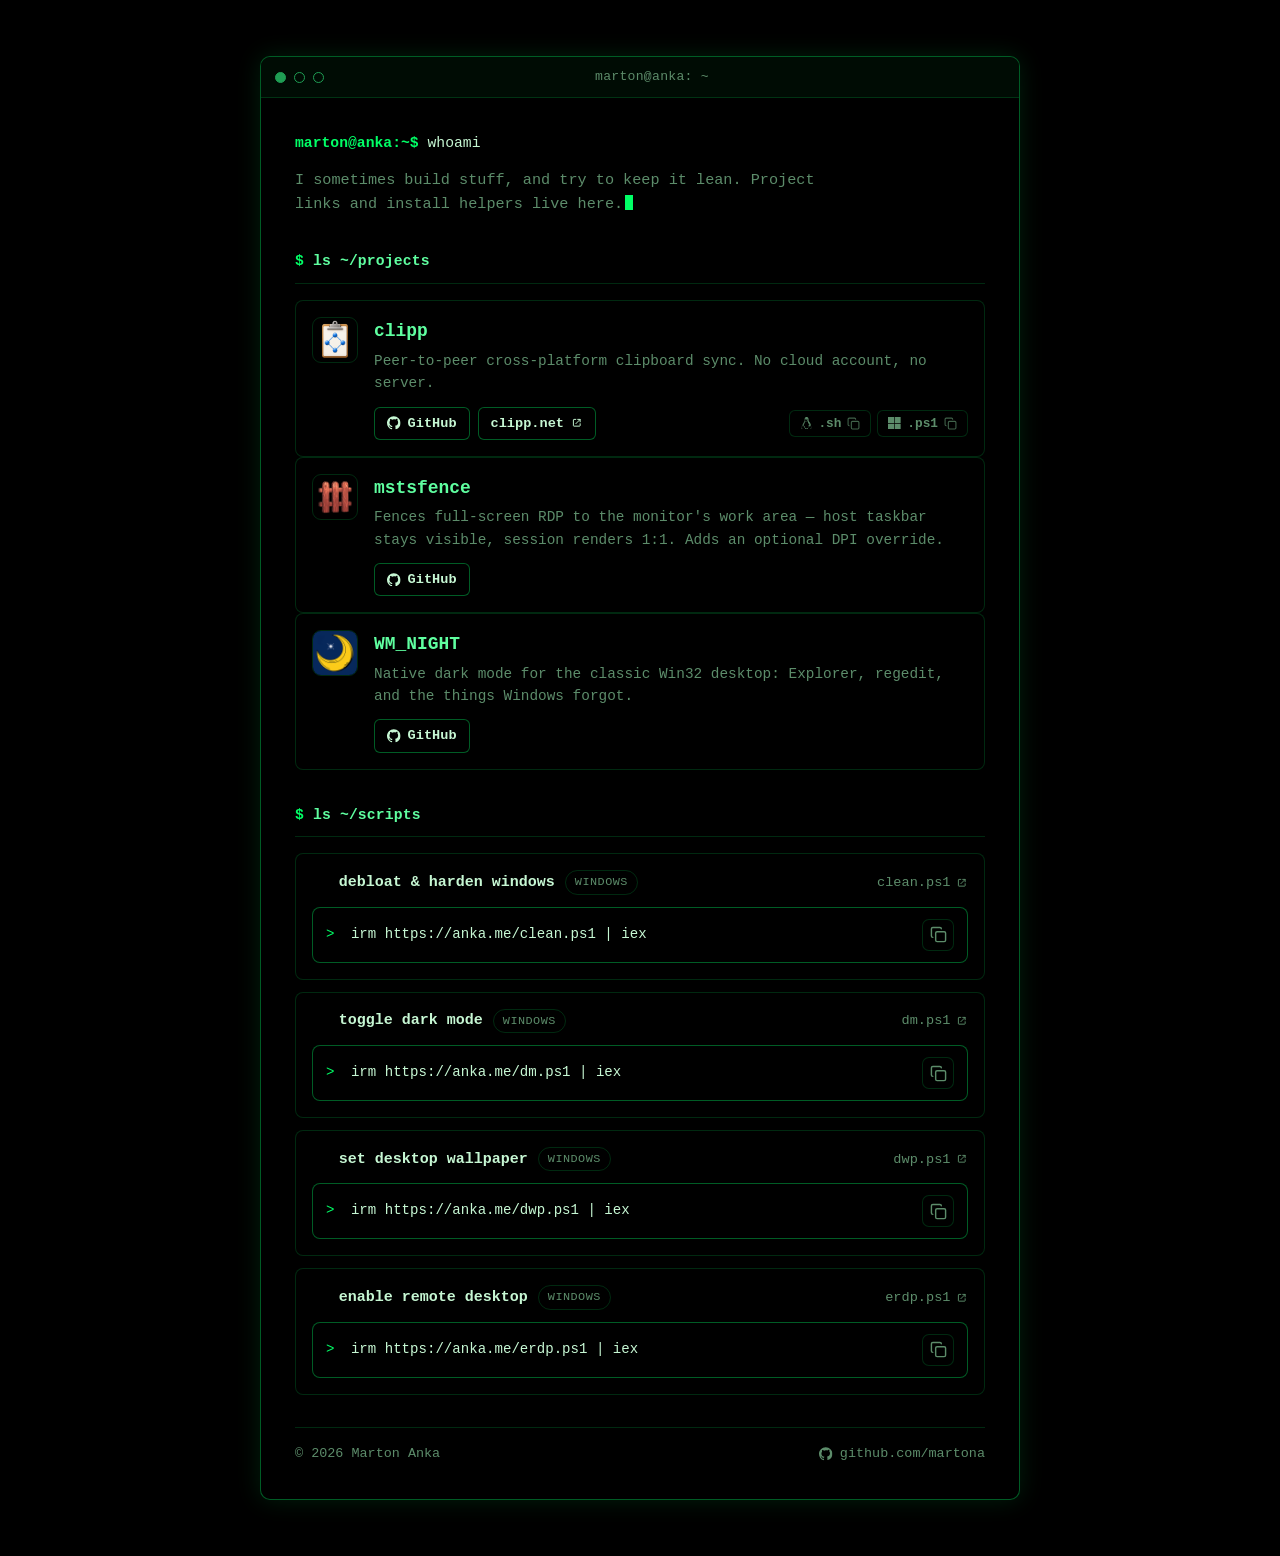
==== public/index.html @ 8dfc48d1 "short script copy affordances for clipp" ====
<!doctype html>
<html lang="en">
<head>
  <meta charset="utf-8">
  <meta name="viewport" content="width=device-width, initial-scale=1">
  <meta name="color-scheme" content="dark">
  <meta name="theme-color" content="#000000">
  <meta name="description" content="Marton Anka — scripts and project links.">
  <meta property="og:title" content="Marton Anka">
  <meta property="og:description" content="Scripts and project links.">
  <meta property="og:type" content="website">
  <meta property="og:url" content="https://anka.me/">
  <title>Marton Anka</title>
  <link rel="icon" href="favicon.svg" type="image/svg+xml">
  <link rel="stylesheet" href="styles.css">
  <script>document.documentElement.classList.add('js');</script>
</head>
<body>
  <canvas class="rain" id="rain" aria-hidden="true"></canvas>

  <svg class="svg-sprite" aria-hidden="true" focusable="false" xmlns="http://www.w3.org/2000/svg">
    <defs>
      <symbol id="i-github" viewBox="0 0 24 24"><path d="M12 .297c-6.63 0-12 5.373-12 12 0 5.303 3.438 9.8 8.205 11.385.6.113.82-.258.82-.577 0-.285-.01-1.04-.015-2.04-3.338.724-4.042-1.61-4.042-1.61C4.422 18.07 3.633 17.7 3.633 17.7c-1.087-.744.084-.729.084-.729 1.205.084 1.838 1.236 1.838 1.236 1.07 1.835 2.809 1.305 3.495.998.108-.776.417-1.305.76-1.605-2.665-.305-5.467-1.334-5.467-5.931 0-1.311.469-2.381 1.236-3.221-.124-.303-.535-1.524.117-3.176 0 0 1.008-.322 3.301 1.23A11.509 11.509 0 0 1 12 5.803c1.02.005 2.047.138 3.006.404 2.291-1.552 3.297-1.23 3.297-1.23.653 1.653.242 2.874.118 3.176.77.84 1.235 1.91 1.235 3.221 0 4.609-2.807 5.624-5.479 5.921.43.372.823 1.102.823 2.222 0 1.606-.014 2.898-.014 3.293 0 .322.216.694.825.576C20.565 22.092 24 17.592 24 12.297c0-6.627-5.373-12-12-12"/></symbol>
      <symbol id="i-windows" viewBox="0 0 24 24"><path d="M0,0H11.377V11.372H0ZM12.623,0H24V11.372H12.623ZM0,12.623H11.377V24H0Zm12.623,0H24V24H12.623"/></symbol>
      <symbol id="i-linux" viewBox="0 0 24 24"><path d="M12.504 0c-.155 0-.315.008-.48.021-4.226.333-3.105 4.807-3.17 6.298-.076 1.092-.3 1.953-1.05 3.02-.885 1.051-2.127 2.75-2.716 4.521-.278.832-.41 1.684-.287 2.489a.424.424 0 00-.11.135c-.26.268-.45.6-.663.839-.199.199-.485.267-.797.4-.313.136-.658.269-.864.68-.09.189-.136.394-.132.602 0 .199.027.4.055.536.058.399.116.728.04.97-.249.68-.28 1.145-.106 1.484.174.334.535.47.94.601.81.2 1.91.135 2.774.6.926.466 1.866.67 2.616.47.526-.116.97-.464 1.208-.946.587-.003 1.23-.269 2.26-.334.699-.058 1.574.267 2.577.2.025.134.063.198.114.333l.003.003c.391.778 1.113 1.132 1.884 1.071.771-.06 1.592-.536 2.257-1.306.631-.765 1.683-1.084 2.378-1.503.348-.199.629-.469.649-.853.023-.4-.2-.811-.714-1.376v-.097l-.003-.003c-.17-.2-.25-.535-.338-.926-.085-.401-.182-.786-.492-1.046h-.003c-.059-.054-.123-.067-.188-.135a.357.357 0 00-.19-.064c.431-1.278.264-2.55-.173-3.694-.533-1.41-1.465-2.638-2.175-3.483-.796-1.005-1.576-1.957-1.56-3.368.026-2.152.236-6.133-3.544-6.139zm.529 3.405h.013c.213 0 .396.062.584.198.19.135.33.332.438.533.105.259.158.459.166.724 0-.02.006-.04.006-.06v.105a.086.086 0 01-.004-.021l-.004-.024a1.807 1.807 0 01-.15.706.953.953 0 01-.213.335.71.71 0 00-.088-.042c-.104-.045-.198-.064-.284-.133a1.312 1.312 0 00-.22-.066c.05-.06.146-.133.183-.198.053-.128.082-.264.088-.402v-.02a1.21 1.21 0 00-.061-.4c-.045-.134-.101-.2-.183-.333-.084-.066-.167-.132-.267-.132h-.016c-.093 0-.176.03-.262.132a.8.8 0 00-.205.334 1.18 1.18 0 00-.09.4v.019c.002.089.008.179.02.267-.193-.067-.438-.135-.607-.202a1.635 1.635 0 01-.018-.2v-.02a1.772 1.772 0 01.15-.768c.082-.22.232-.406.43-.533a.985.985 0 01.594-.2zm-2.962.059h.036c.142 0 .27.048.399.135.146.129.264.288.344.465.09.199.14.4.153.667v.004c.007.134.006.2-.002.266v.08c-.03.007-.056.018-.083.024-.152.055-.274.135-.393.2.012-.09.013-.18.003-.267v-.015c-.012-.133-.04-.2-.082-.333a.613.613 0 00-.166-.267.248.248 0 00-.183-.064h-.021c-.071.006-.13.04-.186.132a.552.552 0 00-.12.27.944.944 0 00-.023.33v.015c.012.135.037.2.08.334.046.134.098.2.166.268.01.009.02.018.034.024-.07.057-.117.07-.176.136a.304.304 0 01-.131.068 2.62 2.62 0 01-.275-.402 1.772 1.772 0 01-.155-.667 1.759 1.759 0 01.08-.668 1.43 1.43 0 01.283-.535c.128-.133.26-.2.418-.2zm1.37 1.706c.332 0 .733.065 1.216.399.293.2.523.269 1.052.468h.003c.255.136.405.266.478.399v-.131a.571.571 0 01.016.47c-.123.31-.516.643-1.063.842v.002c-.268.135-.501.333-.775.465-.276.135-.588.292-1.012.267a1.139 1.139 0 01-.448-.067 3.566 3.566 0 01-.322-.198c-.195-.135-.363-.332-.612-.465v-.005h-.005c-.4-.246-.616-.512-.686-.71-.07-.268-.005-.47.193-.6.224-.135.38-.271.483-.336.104-.074.143-.102.176-.131h.002v-.003c.169-.202.436-.47.839-.601.139-.036.294-.065.466-.065zm2.8 2.142c.358 1.417 1.196 3.475 1.735 4.473.286.534.855 1.659 1.102 3.024.156-.005.33.018.513.064.646-1.671-.546-3.467-1.089-3.966-.22-.2-.232-.335-.123-.335.59.534 1.365 1.572 1.646 2.757.13.535.16 1.104.021 1.67.067.028.135.06.205.067 1.032.534 1.413.938 1.23 1.537v-.043c-.06-.003-.12 0-.18 0h-.016c.151-.467-.182-.825-1.065-1.224-.915-.4-1.646-.336-1.77.465-.008.043-.013.066-.018.135-.068.023-.139.053-.209.064-.43.268-.662.669-.793 1.187-.13.533-.17 1.156-.205 1.869v.003c-.02.334-.17.838-.319 1.35-1.5 1.072-3.58 1.538-5.348.334a2.645 2.645 0 00-.402-.533 1.45 1.45 0 00-.275-.333c.182 0 .338-.03.465-.067a.615.615 0 00.314-.334c.108-.267 0-.697-.345-1.163-.345-.467-.931-.995-1.788-1.521-.63-.4-.986-.87-1.15-1.396-.165-.534-.143-1.085-.015-1.645.245-1.07.873-2.11 1.274-2.763.107-.065.037.135-.408.974-.396.751-1.14 2.497-.122 3.854a8.123 8.123 0 01.647-2.876c.564-1.278 1.743-3.504 1.836-5.268.048.036.217.135.289.202.218.133.38.333.59.465.21.201.477.335.876.335.039.003.075.006.11.006.412 0 .73-.134.997-.268.29-.134.52-.334.74-.4h.005c.467-.135.835-.402 1.044-.7zm2.185 8.958c.037.6.343 1.245.882 1.377.588.134 1.434-.333 1.791-.765l.211-.01c.315-.007.577.01.847.268l.003.003c.208.199.305.53.391.876.085.4.154.78.409 1.066.486.527.645.906.636 1.14l.003-.007v.018l-.003-.012c-.015.262-.185.396-.498.595-.63.401-1.746.712-2.457 1.57-.618.737-1.37 1.14-2.036 1.191-.664.053-1.237-.2-1.574-.898l-.005-.003c-.21-.4-.12-1.025.056-1.69.176-.668.428-1.344.463-1.897.037-.714.076-1.335.195-1.814.12-.465.308-.797.641-.984l.045-.022zm-10.814.049h.01c.053 0 .105.005.157.014.376.055.706.333 1.023.752l.91 1.664.003.003c.243.533.754 1.064 1.189 1.637.434.598.77 1.131.729 1.57v.006c-.057.744-.48 1.148-1.125 1.294-.645.135-1.52.002-2.395-.464-.968-.536-2.118-.469-2.857-.602-.369-.066-.61-.2-.723-.4-.11-.2-.113-.602.123-1.23v-.004l.002-.003c.117-.334.03-.752-.027-1.118-.055-.401-.083-.71.043-.94.16-.334.396-.4.69-.533.294-.135.64-.202.915-.47h.002v-.002c.256-.268.445-.601.668-.838.19-.201.38-.336.663-.336zm7.159-9.074c-.435.201-.945.535-1.488.535-.542 0-.97-.267-1.28-.466-.154-.134-.28-.268-.373-.335-.164-.134-.144-.333-.074-.333.109.016.129.134.199.2.096.066.215.2.36.333.292.2.68.467 1.167.467.485 0 1.053-.267 1.398-.466.195-.135.445-.334.648-.467.156-.136.149-.267.279-.267.128.016.034.134-.147.332a8.097 8.097 0 01-.69.468zm-1.082-1.583V5.64c-.006-.02.013-.042.029-.05.074-.043.18-.027.26.004.063 0 .16.067.15.135-.006.049-.085.066-.135.066-.055 0-.092-.043-.141-.068-.052-.018-.146-.008-.163-.065zm-.551 0c-.02.058-.113.049-.166.066-.047.025-.086.068-.14.068-.05 0-.13-.02-.136-.068-.01-.066.088-.133.15-.133.08-.031.184-.047.259-.005.019.009.036.03.03.05v.02h.003z"/></symbol>
      <symbol id="i-copy" viewBox="0 0 24 24"><rect x="8" y="8" width="14" height="14" rx="2"/><path d="M4 16c-1.1 0-2-.9-2-2V4c0-1.1.9-2 2-2h10c1.1 0 2 .9 2 2"/></symbol>
      <symbol id="i-check" viewBox="0 0 24 24"><path d="M20 6 9 17l-5-5"/></symbol>
      <symbol id="i-ext" viewBox="0 0 24 24"><path d="M10 5H6a1 1 0 0 0-1 1v12a1 1 0 0 0 1 1h12a1 1 0 0 0 1-1v-4M14 5h5v5M19 5l-9 9"/></symbol>
    </defs>
  </svg>

  <main class="term">
    <div class="term-bar">
      <span class="dot"></span><span class="dot"></span><span class="dot"></span>
      <span class="term-title">marton@anka: ~</span>
    </div>

    <div class="term-body">
      <header>
        <p class="cmd-line"><span class="prompt">marton@anka:~$</span> whoami</p>
        <p class="tagline">I sometimes build stuff, and try to keep it lean. Project links and install helpers live here.<span class="cursor" aria-hidden="true"></span></p>
      </header>

      <section class="block" aria-labelledby="projects-h">
        <h2 class="block-h" id="projects-h"><span class="prompt">$</span> ls ~/projects</h2>
        <ul class="cards">
          <li class="card">
            <img class="card-icon" src="clipp-icon.png" alt="Clipp icon" width="46" height="46">
            <div class="card-main">
              <h3 class="card-name">clipp</h3>
              <p class="card-desc">Peer-to-peer cross-platform clipboard sync. No cloud account, no server.</p>
              <div class="card-links">
                <a class="chip" href="https://github.com/martona/clipp">
                  <svg class="ic" aria-hidden="true" focusable="false"><use href="#i-github"></use></svg>GitHub
                </a>
                <a class="chip" href="https://clipp.net/">
                  clipp.net<svg class="ic-ext" aria-hidden="true" focusable="false"><use href="#i-ext"></use></svg>
                </a>
                <span class="mini-installs" role="group" aria-label="Copy quick-install commands">
                  <button type="button" class="mini-install" data-copy="curl -fsSL https://clipp.net/install.sh | sudo bash" aria-label="Copy Linux install command" title="curl -fsSL https://clipp.net/install.sh | sudo bash">
                    <svg class="os-glyph" aria-hidden="true" focusable="false"><use href="#i-linux"></use></svg>.sh
                    <svg class="ti-copy" aria-hidden="true" focusable="false"><use href="#i-copy"></use></svg>
                    <svg class="ti-check" aria-hidden="true" focusable="false"><use href="#i-check"></use></svg>
                  </button>
                  <button type="button" class="mini-install" data-copy="irm https://clipp.net/install.ps1 | iex" aria-label="Copy Windows install command" title="irm https://clipp.net/install.ps1 | iex">
                    <svg class="os-glyph" aria-hidden="true" focusable="false"><use href="#i-windows"></use></svg>.ps1
                    <svg class="ti-copy" aria-hidden="true" focusable="false"><use href="#i-copy"></use></svg>
                    <svg class="ti-check" aria-hidden="true" focusable="false"><use href="#i-check"></use></svg>
                  </button>
                </span>
              </div>
            </div>
          </li>
          <li class="card">
            <img class="card-icon" src="mstsfence-icon.png" alt="mstsfence icon" width="46" height="46">
            <div class="card-main">
              <h3 class="card-name">mstsfence</h3>
              <p class="card-desc">Fences full-screen RDP to the monitor's work area &mdash; host taskbar stays visible, session renders 1:1. Adds an optional DPI override.</p>
              <div class="card-links">
                <a class="chip" href="https://github.com/martona/mstsfence">
                  <svg class="ic" aria-hidden="true" focusable="false"><use href="#i-github"></use></svg>GitHub
                </a>
              </div>
            </div>
          </li>
          <li class="card">
            <img class="card-icon" src="wm-night-icon.png" alt="WM_NIGHT icon" width="46" height="46">
            <div class="card-main">
              <h3 class="card-name">WM_NIGHT</h3>
              <p class="card-desc">Native dark mode for the classic Win32 desktop: Explorer, regedit, and the things Windows forgot.</p>
              <div class="card-links">
                <a class="chip" href="https://github.com/martona/WM_NIGHT">
                  <svg class="ic" aria-hidden="true" focusable="false"><use href="#i-github"></use></svg>GitHub
                </a>
              </div>
            </div>
          </li>
        </ul>
      </section>

      <section class="block" aria-labelledby="scripts-h">
        <h2 class="block-h" id="scripts-h"><span class="prompt">$</span> ls ~/scripts</h2>

        <article class="script">
          <div class="script-head">
            <svg class="os-ic" aria-hidden="true" focusable="false"><use href="#i-windows"></use></svg>
            <span class="script-name">debloat &amp; harden windows</span>
            <span class="os-tag">Windows</span>
            <a class="view" href="https://anka.me/clean.ps1">clean.ps1<svg class="ic-ext" aria-hidden="true" focusable="false"><use href="#i-ext"></use></svg></a>
          </div>
          <div class="cmd-box">
            <code class="cmd-text"><span class="cmd-prompt">&gt;</span> irm https://anka.me/clean.ps1 | iex</code>
            <button type="button" class="cmd-copy" data-copy="irm https://anka.me/clean.ps1 | iex" aria-label="Copy command">
              <svg class="ti-copy" aria-hidden="true" focusable="false"><use href="#i-copy"></use></svg>
              <svg class="ti-check" aria-hidden="true" focusable="false"><use href="#i-check"></use></svg>
            </button>
          </div>
        </article>

        <article class="script">
          <div class="script-head">
            <svg class="os-ic" aria-hidden="true" focusable="false"><use href="#i-windows"></use></svg>
            <span class="script-name">toggle dark mode</span>
            <span class="os-tag">Windows</span>
            <a class="view" href="https://anka.me/dm.ps1">dm.ps1<svg class="ic-ext" aria-hidden="true" focusable="false"><use href="#i-ext"></use></svg></a>
          </div>
          <div class="cmd-box">
            <code class="cmd-text"><span class="cmd-prompt">&gt;</span> irm https://anka.me/dm.ps1 | iex</code>
            <button type="button" class="cmd-copy" data-copy="irm https://anka.me/dm.ps1 | iex" aria-label="Copy command">
              <svg class="ti-copy" aria-hidden="true" focusable="false"><use href="#i-copy"></use></svg>
              <svg class="ti-check" aria-hidden="true" focusable="false"><use href="#i-check"></use></svg>
            </button>
          </div>
        </article>

        <article class="script">
          <div class="script-head">
            <svg class="os-ic" aria-hidden="true" focusable="false"><use href="#i-windows"></use></svg>
            <span class="script-name">set desktop wallpaper</span>
            <span class="os-tag">Windows</span>
            <a class="view" href="https://anka.me/dwp.ps1">dwp.ps1<svg class="ic-ext" aria-hidden="true" focusable="false"><use href="#i-ext"></use></svg></a>
          </div>
          <div class="cmd-box">
            <code class="cmd-text"><span class="cmd-prompt">&gt;</span> irm https://anka.me/dwp.ps1 | iex</code>
            <button type="button" class="cmd-copy" data-copy="irm https://anka.me/dwp.ps1 | iex" aria-label="Copy command">
              <svg class="ti-copy" aria-hidden="true" focusable="false"><use href="#i-copy"></use></svg>
              <svg class="ti-check" aria-hidden="true" focusable="false"><use href="#i-check"></use></svg>
            </button>
          </div>
        </article>

        <article class="script">
          <div class="script-head">
            <svg class="os-ic" aria-hidden="true" focusable="false"><use href="#i-windows"></use></svg>
            <span class="script-name">enable remote desktop</span>
            <span class="os-tag">Windows</span>
            <a class="view" href="https://anka.me/erdp.ps1">erdp.ps1<svg class="ic-ext" aria-hidden="true" focusable="false"><use href="#i-ext"></use></svg></a>
          </div>
          <div class="cmd-box">
            <code class="cmd-text"><span class="cmd-prompt">&gt;</span> irm https://anka.me/erdp.ps1 | iex</code>
            <button type="button" class="cmd-copy" data-copy="irm https://anka.me/erdp.ps1 | iex" aria-label="Copy command">
              <svg class="ti-copy" aria-hidden="true" focusable="false"><use href="#i-copy"></use></svg>
              <svg class="ti-check" aria-hidden="true" focusable="false"><use href="#i-check"></use></svg>
            </button>
          </div>
        </article>
      </section>

      <footer class="foot">
        <span>&copy; 2026 Marton Anka</span>
        <a href="https://github.com/martona">
          <svg class="ic" aria-hidden="true" focusable="false"><use href="#i-github"></use></svg>github.com/martona
        </a>
      </footer>
    </div>
  </main>

  <script>
    // ---- matrix rain (subtle, behind the terminal) ----
    (function () {
      var canvas = document.getElementById('rain');
      if (!canvas || !canvas.getContext) return;

      var ctx = canvas.getContext('2d');
      var glyphs = 'アイウエオカキクケコサシスセソタチツテトナニヌネノﾊﾋﾌﾍﾎ0123456789'.split('');
      var fontSize = 14;
      var lineHeight = Math.round(fontSize * 1.6); // vertical gap so glyphs don't overlap
      var speed = 6;                               // px the head falls per frame
      var dpr = Math.max(1, Math.min(2, window.devicePixelRatio || 1));
      var w = 0, h = 0, cols = 0, drops = [], cells = [], chars = [], whites = [];

      function size() {
        w = window.innerWidth;
        h = window.innerHeight;
        canvas.width = Math.floor(w * dpr);
        canvas.height = Math.floor(h * dpr);
        canvas.style.width = w + 'px';
        canvas.style.height = h + 'px';
        ctx.setTransform(dpr, 0, 0, dpr, 0, 0);
        cols = Math.ceil(w / fontSize) + 1;
        drops = []; cells = []; chars = []; whites = [];
        for (var i = 0; i < cols; i++) { drops[i] = Math.random() * -h; cells[i] = -1; chars[i] = ' '; whites[i] = false; }
        ctx.font = fontSize + 'px ' + getComputedStyle(document.body).fontFamily;
        ctx.textBaseline = 'top';
      }

      function draw() {
        ctx.fillStyle = 'rgba(0, 0, 0, 0.06)';
        ctx.fillRect(0, 0, w, h);
        for (var i = 0; i < cols; i++) {
          // advance the head smoothly, but only stamp a new glyph when it enters a
          // fresh cell — keeps each character spaced out instead of smeared together
          var cell = Math.floor(drops[i] / lineHeight);
          if (cell !== cells[i]) {
            cells[i] = cell;
            chars[i] = glyphs[(Math.random() * glyphs.length) | 0];
            whites[i] = Math.random() < 0.12;
          }
          var y = cell * lineHeight;
          if (y >= 0 && y < h) {
            ctx.fillStyle = whites[i] ? '#e3fff0' : 'rgba(0, 255, 102, 0.92)';
            ctx.fillText(chars[i], i * fontSize, y);
          }
          drops[i] += speed;
          if (drops[i] > h && Math.random() > 0.975) { drops[i] = Math.random() * -h * 0.4; cells[i] = -1; }
        }
      }

      var rafId = null, last = 0, shown = false, stopTimer;
      function loop(now) {
        rafId = requestAnimationFrame(loop);
        if (document.hidden) return;
        if (now - last < 25) return; // ~40fps, gentle
        last = now;
        draw();
      }

      // Run only while the pointer is on the page. Fade in on enter; on leave, fade
      // out and then stop the loop entirely so it uses no CPU.
      function show() {
        if (shown) return;
        shown = true;
        clearTimeout(stopTimer);
        canvas.classList.add('is-on');
        if (rafId === null) { last = 0; rafId = requestAnimationFrame(loop); }
      }
      function hide() {
        if (!shown) return;
        shown = false;
        canvas.classList.remove('is-on');
        clearTimeout(stopTimer);
        stopTimer = setTimeout(function () {
          if (rafId !== null) { cancelAnimationFrame(rafId); rafId = null; }
        }, 820); // just past the 0.75s fade-out
      }

      var resizeTimer;
      window.addEventListener('resize', function () {
        clearTimeout(resizeTimer);
        resizeTimer = setTimeout(size, 150);
      });

      var root = document.documentElement;
      root.addEventListener('mouseenter', show);
      root.addEventListener('mouseleave', hide);
      window.addEventListener('mousemove', show, { once: true }); // pointer already inside at load

      size();
      // No hover (touch devices) means no pointer to follow — just run it.
      if (!(window.matchMedia && window.matchMedia('(hover: hover)').matches)) show();
    })();

    // ---- copy-to-clipboard buttons ----
    (function () {
      var btns = [].slice.call(document.querySelectorAll('[data-copy]'));
      if (!btns.length) return;

      function copyText(text) {
        if (navigator.clipboard && navigator.clipboard.writeText) {
          return navigator.clipboard.writeText(text);
        }
        return new Promise(function (resolve, reject) {
          try {
            var ta = document.createElement('textarea');
            ta.value = text;
            ta.setAttribute('readonly', '');
            ta.style.position = 'absolute';
            ta.style.left = '-9999px';
            document.body.appendChild(ta);
            ta.select();
            document.execCommand('copy');
            document.body.removeChild(ta);
            resolve();
          } catch (e) { reject(e); }
        });
      }

      btns.forEach(function (btn) {
        btn.addEventListener('click', function () {
          copyText(btn.getAttribute('data-copy') || '').then(function () {
            if (!btn._label) btn._label = btn.getAttribute('aria-label') || 'Copy command';
            btn.classList.add('is-copied');
            btn.setAttribute('aria-label', 'Copied');
            clearTimeout(btn._t);
            btn._t = setTimeout(function () {
              btn.classList.remove('is-copied');
              btn.setAttribute('aria-label', btn._label);
            }, 1600);
          }).catch(function () {});
        });
      });
    })();
  </script>
</body>
</html>
---- public/styles.css ----
:root {
  color-scheme: dark;
  --bg: #000000;
  --panel: rgba(0, 0, 0, 0.72);
  --panel-bar: rgba(0, 20, 8, 0.6);
  --green: #00ff66;
  --green-soft: #5fffa0;
  --green-dim: #1f9e54;
  --text: #c6f7d3;
  --muted: #5c8c6a;
  --line: rgba(0, 255, 102, 0.16);
  --line-bright: rgba(0, 255, 102, 0.36);
  --glow: 0 0 24px rgba(0, 255, 102, 0.12);
  --mono: ui-monospace, SFMono-Regular, Menlo, Consolas, "Liberation Mono", "DejaVu Sans Mono", monospace;
  --max: 760px;
}

* {
  box-sizing: border-box;
}

html {
  scroll-behavior: smooth;
}

body {
  min-width: 320px;
  min-height: 100vh;
  margin: 0;
  display: flex;
  align-items: flex-start;
  justify-content: center;
  padding: clamp(16px, 5vw, 56px) 16px;
  color: var(--text);
  background: var(--bg);
  font-family: var(--mono);
  font-size: 15px;
  line-height: 1.55;
  -webkit-font-smoothing: antialiased;
}

/* matrix rain canvas, behind everything */
.rain {
  position: fixed;
  inset: 0;
  z-index: 0;
  width: 100%;
  height: 100%;
  opacity: 0;
  pointer-events: none;
  transition: opacity 0.75s ease;
}

.rain.is-on {
  opacity: 0.315;
}

a {
  color: var(--green-soft);
  text-decoration: none;
  transition: color 140ms ease, border-color 140ms ease, background 140ms ease;
}

img {
  display: block;
  max-width: 100%;
}

/* ---- terminal frame ---- */
.term {
  position: relative;
  z-index: 1;
  width: 100%;
  max-width: var(--max);
  border: 1px solid var(--line-bright);
  border-radius: 10px;
  background: var(--panel);
  box-shadow: var(--glow), 0 24px 70px rgba(0, 0, 0, 0.6);
  backdrop-filter: blur(3px);
  overflow: hidden;
}

.term-bar {
  display: flex;
  align-items: center;
  gap: 8px;
  padding: 10px 14px;
  border-bottom: 1px solid var(--line);
  background: var(--panel-bar);
}

.dot {
  width: 11px;
  height: 11px;
  border-radius: 50%;
  border: 1px solid var(--green-dim);
}

.dot:first-child {
  background: var(--green-dim);
}

.term-title {
  flex: 1;
  text-align: center;
  margin-right: 33px; /* offset the dots so the title sits centered */
  color: var(--muted);
  font-size: 0.82rem;
  letter-spacing: 0.02em;
}

.term-body {
  padding: clamp(20px, 4.5vw, 34px);
}

/* ---- intro ---- */
.prompt {
  color: var(--green);
  font-weight: 700;
}

.cmd-line {
  margin: 0 0 14px;
  color: var(--text);
  font-size: 0.92rem;
  word-break: break-word;
}

.name {
  margin: 0 0 10px;
  font-size: clamp(1.7rem, 6vw, 2.1rem);
  line-height: 1.05;
  font-weight: 700;
  color: var(--green-soft);
  text-shadow: 0 0 18px rgba(0, 255, 102, 0.28);
}

.tagline {
  margin: 0;
  max-width: 60ch;
  color: var(--muted);
  font-size: 0.95rem;
}

.cursor {
  display: inline-block;
  width: 0.55em;
  height: 1.05em;
  margin-left: 2px;
  vertical-align: -0.18em;
  background: var(--green);
  animation: blink 1.1s steps(2, start) infinite;
}

@keyframes blink {
  50% {
    opacity: 0;
  }
}

/* ---- section blocks ---- */
.block {
  margin-top: 34px;
}

.block-h {
  margin: 0 0 16px;
  padding-bottom: 10px;
  border-bottom: 1px solid var(--line);
  font-size: 0.92rem;
  font-weight: 700;
  color: var(--green-soft);
  letter-spacing: 0.01em;
}

/* ---- project cards ---- */
.cards {
  margin: 0;
  padding: 0;
  list-style: none;
}

.card {
  display: flex;
  gap: 16px;
  padding: 16px;
  border: 1px solid var(--line);
  border-radius: 8px;
  background: rgba(0, 0, 0, 0.32);
  transition: border-color 140ms ease, background 140ms ease, box-shadow 140ms ease;
}

.card:hover {
  border-color: var(--line-bright);
  background: rgba(0, 255, 102, 0.045);
  box-shadow: var(--glow);
}

.card-icon {
  flex: none;
  width: 46px;
  height: 46px;
  border-radius: 9px;
  border: 1px solid var(--line);
}

.card-main {
  min-width: 0;
}

.card-name {
  margin: 1px 0 4px;
  font-size: 1.12rem;
  font-weight: 700;
  color: var(--green-soft);
}

.card-desc {
  margin: 0 0 12px;
  color: var(--muted);
  font-size: 0.9rem;
}

.card-links {
  display: flex;
  flex-wrap: wrap;
  gap: 8px;
}

.chip {
  display: inline-flex;
  align-items: center;
  gap: 7px;
  padding: 5px 12px;
  border: 1px solid var(--line-bright);
  border-radius: 6px;
  background: rgba(0, 0, 0, 0.4);
  color: var(--text);
  font-size: 0.85rem;
  font-weight: 600;
}

.chip:hover {
  color: var(--green);
  border-color: var(--green);
  background: rgba(0, 255, 102, 0.08);
}

/* mini install-command copy buttons, lower right of the card */
.mini-installs {
  display: inline-flex;
  gap: 6px;
  margin-left: auto;
  align-self: center;
}

.mini-install {
  display: inline-flex;
  align-items: center;
  gap: 6px;
  padding: 5px 10px;
  border: 1px solid var(--line);
  border-radius: 6px;
  background: rgba(0, 0, 0, 0.4);
  color: var(--muted);
  font-family: var(--mono);
  font-size: 0.8rem;
  font-weight: 600;
  cursor: pointer;
  transition: color 140ms ease, border-color 140ms ease, background 140ms ease;
}

.mini-install:hover {
  color: var(--green);
  border-color: var(--line-bright);
  background: rgba(0, 255, 102, 0.06);
}

.mini-install .os-glyph {
  width: 1em;
  height: 1em;
  flex: none;
  fill: currentColor;
}

.mini-install .ti-copy,
.mini-install .ti-check {
  width: 13px;
  height: 13px;
  flex: none;
  fill: none;
  stroke: currentColor;
  stroke-width: 2;
  stroke-linecap: round;
  stroke-linejoin: round;
  opacity: 0.7;
}

.mini-install .ti-check {
  display: none;
}

.mini-install.is-copied {
  color: var(--green);
  border-color: var(--green);
}

.mini-install.is-copied .ti-copy {
  display: none;
}

.mini-install.is-copied .ti-check {
  display: inline;
  opacity: 1;
}

/* ---- scripts ---- */
.script {
  padding: 16px;
  border: 1px solid var(--line);
  border-radius: 8px;
  background: rgba(0, 0, 0, 0.32);
}

.script + .script {
  margin-top: 12px;
}

.script-head {
  display: flex;
  align-items: center;
  flex-wrap: wrap;
  gap: 10px;
  margin-bottom: 12px;
}

.script-name {
  font-weight: 700;
  color: var(--text);
}

.os-tag {
  padding: 2px 9px;
  border: 1px solid var(--line);
  border-radius: 999px;
  color: var(--muted);
  font-size: 0.74rem;
  letter-spacing: 0.04em;
  text-transform: uppercase;
}

.view {
  display: inline-flex;
  align-items: center;
  gap: 6px;
  margin-left: auto;
  color: var(--muted);
  font-size: 0.85rem;
}

.view:hover {
  color: var(--green);
}

/* ---- command box (shared) ---- */
.cmd-box {
  display: flex;
  align-items: center;
  gap: 10px;
  padding: 11px 13px;
  border: 1px solid var(--line-bright);
  border-radius: 8px;
  background: rgba(0, 0, 0, 0.55);
}

.cmd-text {
  flex: 1 1 auto;
  min-width: 0;
  overflow-x: auto;
  white-space: nowrap;
  font-family: var(--mono);
  font-size: 0.88rem;
  color: var(--text);
  scrollbar-width: none;
}

.cmd-text::-webkit-scrollbar {
  display: none;
}

.cmd-prompt {
  margin-right: 8px;
  color: var(--green);
  user-select: none;
}

.cmd-copy {
  flex: none;
  display: inline-flex;
  align-items: center;
  justify-content: center;
  width: 32px;
  height: 32px;
  padding: 0;
  border: 1px solid var(--line);
  border-radius: 7px;
  background: rgba(0, 0, 0, 0.4);
  color: var(--muted);
  cursor: pointer;
  transition: color 140ms ease, border-color 140ms ease, background 140ms ease;
}

.cmd-copy:hover {
  color: var(--green);
  border-color: var(--line-bright);
}

.cmd-copy svg {
  width: 17px;
  height: 17px;
  fill: none;
  stroke: currentColor;
  stroke-width: 2;
  stroke-linecap: round;
  stroke-linejoin: round;
}

.cmd-copy .ti-check {
  display: none;
}

.cmd-copy.is-copied {
  color: var(--green);
  border-color: var(--green);
}

.cmd-copy.is-copied .ti-copy {
  display: none;
}

.cmd-copy.is-copied .ti-check {
  display: inline;
}

/* ---- footer ---- */
.foot {
  display: flex;
  align-items: center;
  justify-content: space-between;
  flex-wrap: wrap;
  gap: 10px;
  margin-top: 32px;
  padding-top: 16px;
  border-top: 1px solid var(--line);
  color: var(--muted);
  font-size: 0.84rem;
}

.foot a {
  display: inline-flex;
  align-items: center;
  gap: 7px;
  color: var(--muted);
}

.foot a:hover {
  color: var(--green);
}

/* ---- icons ---- */
.ic {
  width: 1em;
  height: 1em;
  flex: none;
  fill: currentColor;
}

.ic-ext {
  width: 0.85em;
  height: 0.85em;
  flex: none;
  fill: none;
  stroke: currentColor;
  stroke-width: 2;
  stroke-linecap: round;
  stroke-linejoin: round;
}

.os-ic {
  width: 1.05rem;
  height: 1.05rem;
  color: var(--green);
}

.svg-sprite {
  position: absolute;
  width: 0;
  height: 0;
  overflow: hidden;
}

:focus-visible {
  outline: 2px solid var(--green);
  outline-offset: 2px;
}

/* ---- responsive ---- */
@media (max-width: 480px) {
  .view {
    margin-left: 0;
    width: 100%;
  }

  .cmd-text {
    font-size: 0.8rem;
  }
}

@media (prefers-reduced-motion: reduce) {
  html {
    scroll-behavior: auto;
  }

  .cursor {
    animation: none;
  }
}
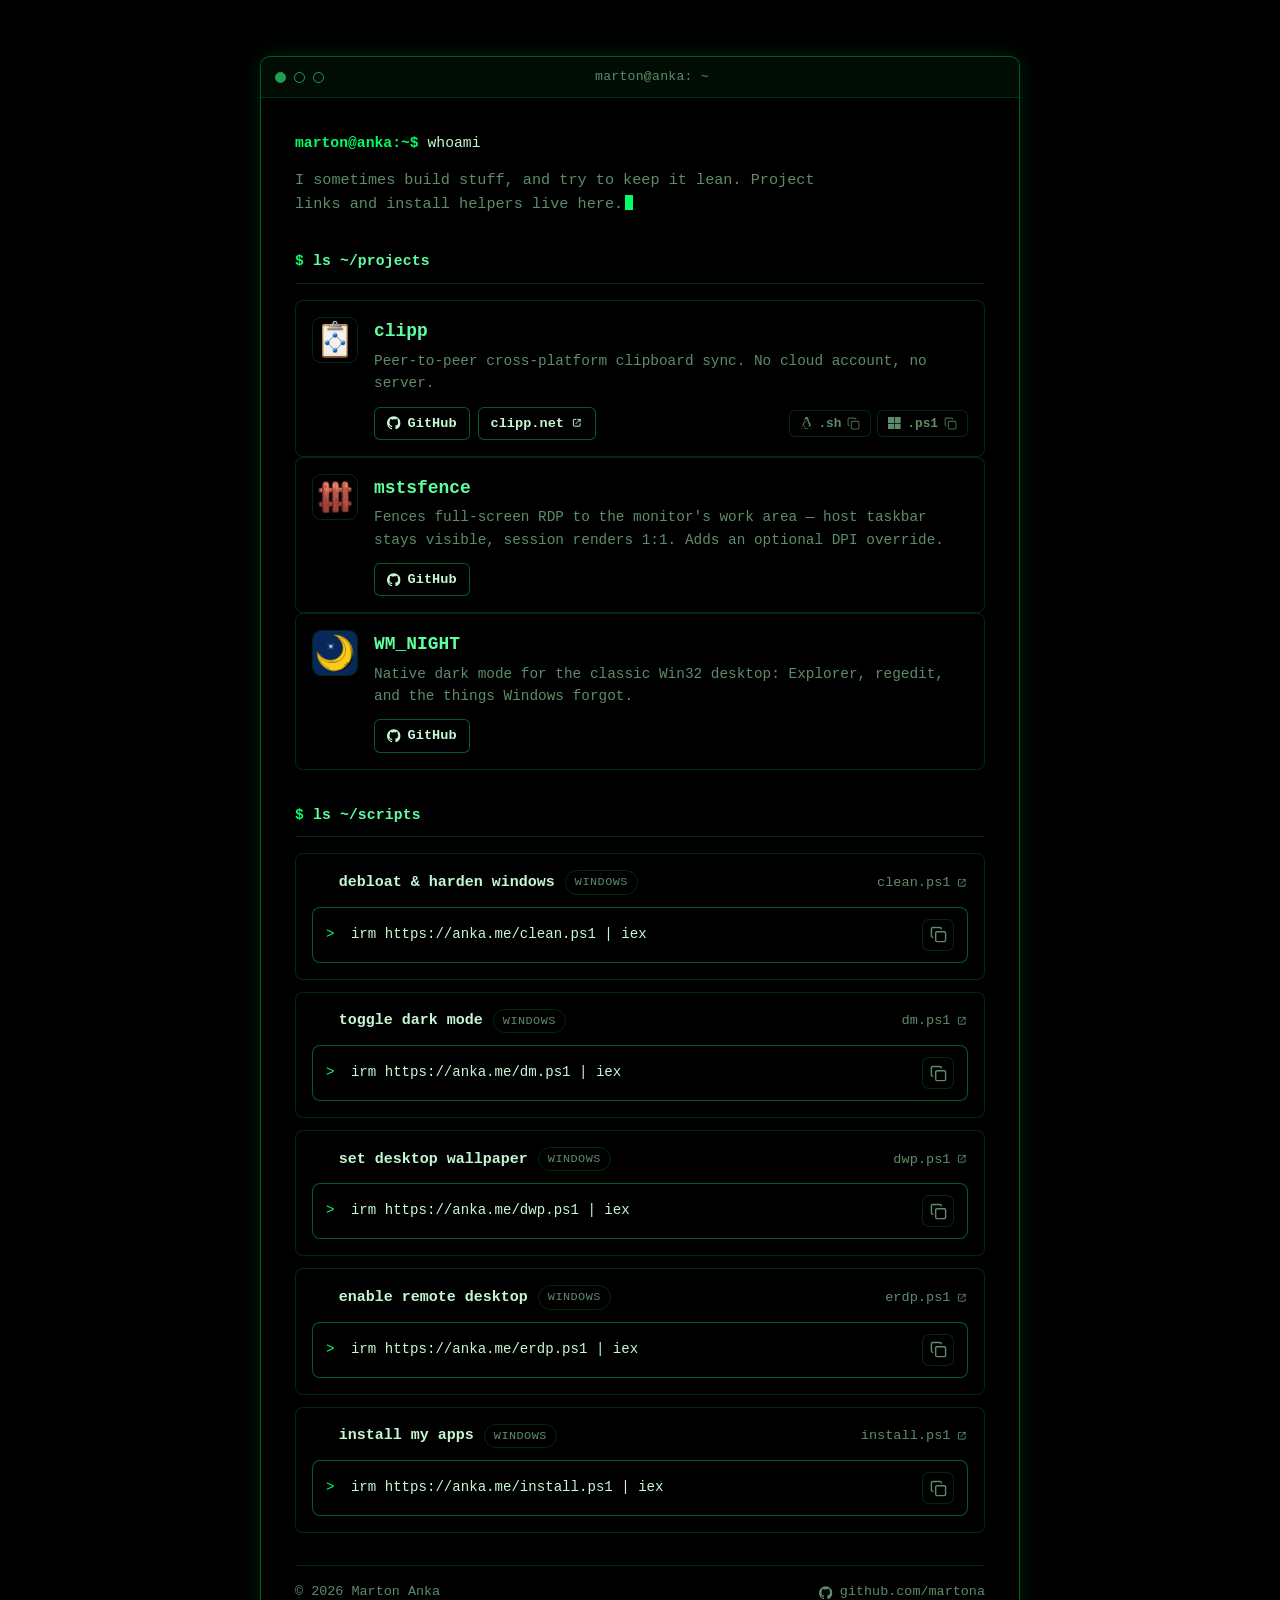
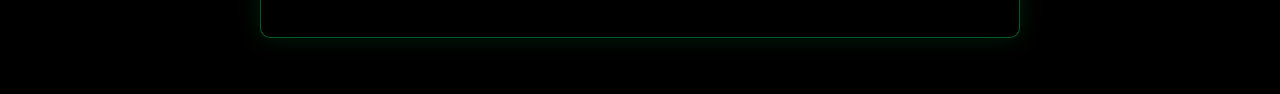
==== commit 9456f4b5: "add project installer" ====
--- a/public/index.html
+++ b/public/index.html
@@ -164,6 +164,22 @@
             </button>
           </div>
         </article>
+
+        <article class="script">
+          <div class="script-head">
+            <svg class="os-ic" aria-hidden="true" focusable="false"><use href="#i-windows"></use></svg>
+            <span class="script-name">install my apps</span>
+            <span class="os-tag">Windows</span>
+            <a class="view" href="https://anka.me/install.ps1">install.ps1<svg class="ic-ext" aria-hidden="true" focusable="false"><use href="#i-ext"></use></svg></a>
+          </div>
+          <div class="cmd-box">
+            <code class="cmd-text"><span class="cmd-prompt">&gt;</span> irm https://anka.me/install.ps1 | iex</code>
+            <button type="button" class="cmd-copy" data-copy="irm https://anka.me/install.ps1 | iex" aria-label="Copy command">
+              <svg class="ti-copy" aria-hidden="true" focusable="false"><use href="#i-copy"></use></svg>
+              <svg class="ti-check" aria-hidden="true" focusable="false"><use href="#i-check"></use></svg>
+            </button>
+          </div>
+        </article>
       </section>
 
       <footer class="foot">
@@ -176,7 +192,7 @@
   </main>
 
   <script>
-    // ---- matrix rain (subtle, behind the terminal) ----
+    // ---- matrix rain (still frame - rendered once, zero CPU) ----
     (function () {
       var canvas = document.getElementById('rain');
       if (!canvas || !canvas.getContext) return;
@@ -185,89 +201,60 @@
       var glyphs = 'アイウエオカキクケコサシスセソタチツテトナニヌネノﾊﾋﾌﾍﾎ0123456789'.split('');
       var fontSize = 14;
       var lineHeight = Math.round(fontSize * 1.6); // vertical gap so glyphs don't overlap
-      var speed = 6;                               // px the head falls per frame
       var dpr = Math.max(1, Math.min(2, window.devicePixelRatio || 1));
-      var w = 0, h = 0, cols = 0, drops = [], cells = [], chars = [], whites = [];
-
-      function size() {
-        w = window.innerWidth;
-        h = window.innerHeight;
+
+      // One still frame that looks like the rain paused mid-fall. The animation
+      // faded the canvas 6% per frame while heads advanced ~3.7 frames per cell,
+      // so a trail glyph k cells above the head sat at ~0.8^k brightness - we
+      // just draw that falloff directly. No warm-up loop, no rAF, no CPU.
+      function render() {
+        var w = window.innerWidth;
+        var h = window.innerHeight;
         canvas.width = Math.floor(w * dpr);
         canvas.height = Math.floor(h * dpr);
         canvas.style.width = w + 'px';
         canvas.style.height = h + 'px';
         ctx.setTransform(dpr, 0, 0, dpr, 0, 0);
-        cols = Math.ceil(w / fontSize) + 1;
-        drops = []; cells = []; chars = []; whites = [];
-        for (var i = 0; i < cols; i++) { drops[i] = Math.random() * -h; cells[i] = -1; chars[i] = ' '; whites[i] = false; }
+        ctx.clearRect(0, 0, w, h);
         ctx.font = fontSize + 'px ' + getComputedStyle(document.body).fontFamily;
         ctx.textBaseline = 'top';
-      }
-
-      function draw() {
-        ctx.fillStyle = 'rgba(0, 0, 0, 0.06)';
-        ctx.fillRect(0, 0, w, h);
+
+        var cols = Math.ceil(w / fontSize) + 1;
+        var cells = Math.ceil(h / lineHeight);
+        var tail = 14;
         for (var i = 0; i < cols; i++) {
-          // advance the head smoothly, but only stamp a new glyph when it enters a
-          // fresh cell — keeps each character spaced out instead of smeared together
-          var cell = Math.floor(drops[i] / lineHeight);
-          if (cell !== cells[i]) {
-            cells[i] = cell;
-            chars[i] = glyphs[(Math.random() * glyphs.length) | 0];
-            whites[i] = Math.random() < 0.12;
+          // heads land anywhere, a little above and below the viewport too, so
+          // columns read as entering, mid-fall, or exiting - like a real pause
+          var head = ((Math.random() * (cells + tail + 4)) | 0) - 4;
+          var alpha = 0.92;
+          for (var k = 0; k <= tail && alpha > 0.04; k++) {
+            var cell = head - k;
+            if (cell >= 0 && cell < cells) {
+              ctx.fillStyle = (Math.random() < 0.08 ? 'rgba(227, 255, 240, ' : 'rgba(0, 255, 102, ') + alpha.toFixed(3) + ')';
+              ctx.fillText(glyphs[(Math.random() * glyphs.length) | 0], i * fontSize, cell * lineHeight);
+            }
+            alpha *= 0.8;
           }
-          var y = cell * lineHeight;
-          if (y >= 0 && y < h) {
-            ctx.fillStyle = whites[i] ? '#e3fff0' : 'rgba(0, 255, 102, 0.92)';
-            ctx.fillText(chars[i], i * fontSize, y);
-          }
-          drops[i] += speed;
-          if (drops[i] > h && Math.random() > 0.975) { drops[i] = Math.random() * -h * 0.4; cells[i] = -1; }
         }
-      }
-
-      var rafId = null, last = 0, shown = false, stopTimer;
-      function loop(now) {
-        rafId = requestAnimationFrame(loop);
-        if (document.hidden) return;
-        if (now - last < 25) return; // ~40fps, gentle
-        last = now;
-        draw();
-      }
-
-      // Run only while the pointer is on the page. Fade in on enter; on leave, fade
-      // out and then stop the loop entirely so it uses no CPU.
-      function show() {
-        if (shown) return;
-        shown = true;
-        clearTimeout(stopTimer);
-        canvas.classList.add('is-on');
-        if (rafId === null) { last = 0; rafId = requestAnimationFrame(loop); }
-      }
-      function hide() {
-        if (!shown) return;
-        shown = false;
-        canvas.classList.remove('is-on');
-        clearTimeout(stopTimer);
-        stopTimer = setTimeout(function () {
-          if (rafId !== null) { cancelAnimationFrame(rafId); rafId = null; }
-        }, 820); // just past the 0.75s fade-out
       }
 
       var resizeTimer;
       window.addEventListener('resize', function () {
         clearTimeout(resizeTimer);
-        resizeTimer = setTimeout(size, 150);
+        resizeTimer = setTimeout(render, 150);
       });
 
+      // The pointer fade stays: visible while the mouse is on the page, fades out
+      // when it leaves. Pure CSS opacity transition - costs nothing either way.
+      function show() { canvas.classList.add('is-on'); }
       var root = document.documentElement;
       root.addEventListener('mouseenter', show);
-      root.addEventListener('mouseleave', hide);
+      root.addEventListener('mouseleave', function () { canvas.classList.remove('is-on'); });
       window.addEventListener('mousemove', show, { once: true }); // pointer already inside at load
-
-      size();
-      // No hover (touch devices) means no pointer to follow — just run it.
+      // No hover (touch devices) means no pointer to follow — just show it.
       if (!(window.matchMedia && window.matchMedia('(hover: hover)').matches)) show();
+
+      render();
     })();
 
     // ---- copy-to-clipboard buttons ----
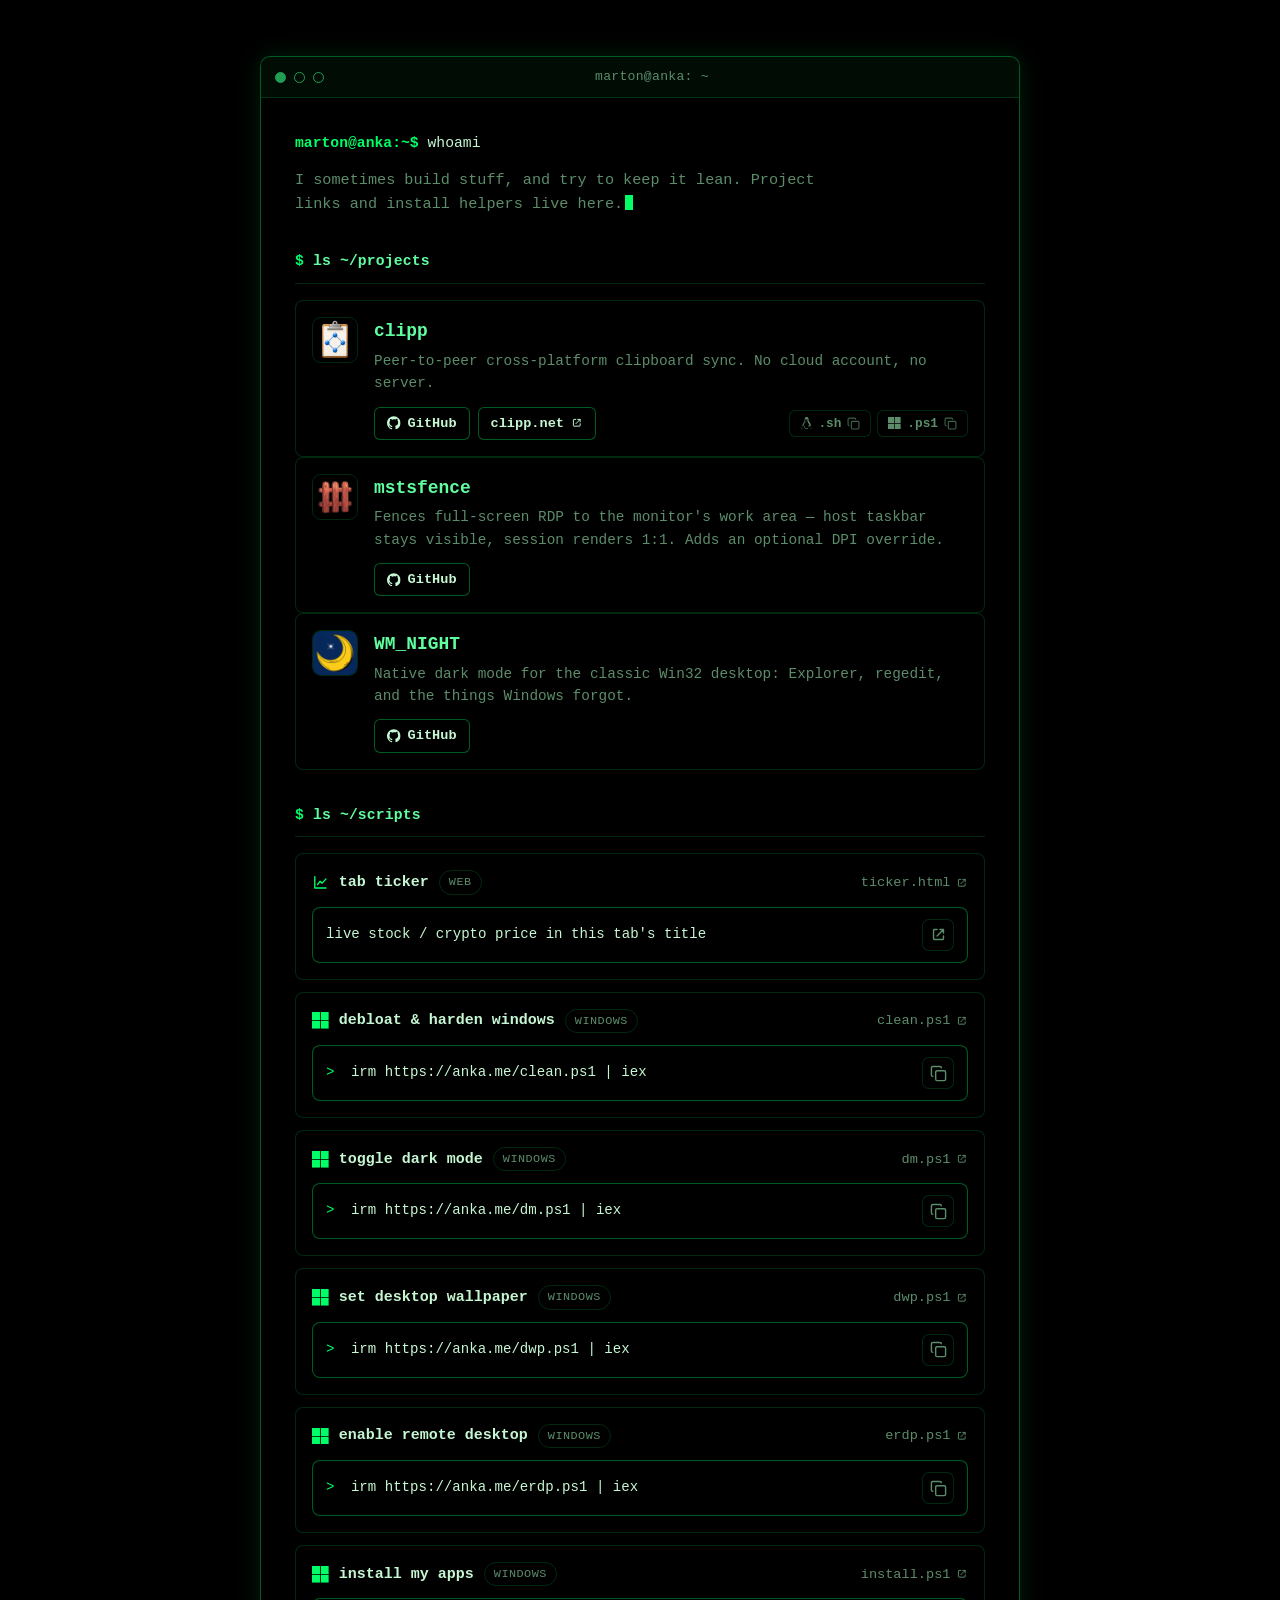
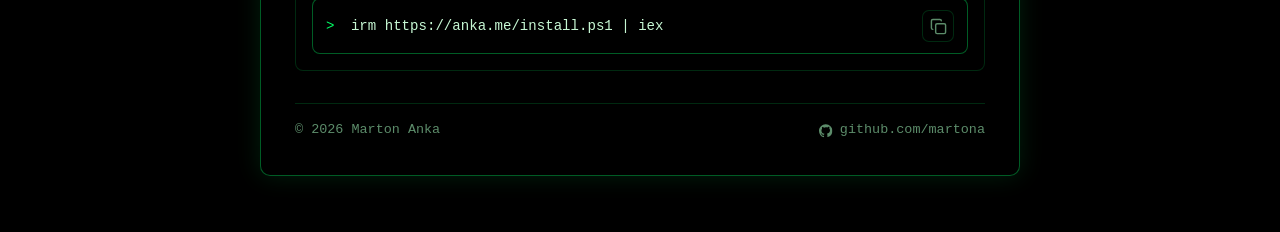
==== commit e9e9e34c: "ticker 0.4" ====
--- a/public/index.html
+++ b/public/index.html
@@ -17,6 +17,7 @@
 </head>
 <body>
   <canvas class="rain" id="rain" aria-hidden="true"></canvas>
+  <div class="shader-credit" hidden>Shader by <a href="https://x.com/XorDev" target="_blank" rel="noopener noreferrer">@XorDev</a></div>
 
   <svg class="svg-sprite" aria-hidden="true" focusable="false" xmlns="http://www.w3.org/2000/svg">
     <defs>
@@ -26,6 +27,7 @@
       <symbol id="i-copy" viewBox="0 0 24 24"><rect x="8" y="8" width="14" height="14" rx="2"/><path d="M4 16c-1.1 0-2-.9-2-2V4c0-1.1.9-2 2-2h10c1.1 0 2 .9 2 2"/></symbol>
       <symbol id="i-check" viewBox="0 0 24 24"><path d="M20 6 9 17l-5-5"/></symbol>
       <symbol id="i-ext" viewBox="0 0 24 24"><path d="M10 5H6a1 1 0 0 0-1 1v12a1 1 0 0 0 1 1h12a1 1 0 0 0 1-1v-4M14 5h5v5M19 5l-9 9"/></symbol>
+      <symbol id="i-chart" viewBox="0 0 24 24"><path d="M4 4v16h16"/><path d="M8 15l3.5-4.5 3 2.5L20 7"/></symbol>
     </defs>
   </svg>
 
@@ -103,6 +105,21 @@
 
         <article class="script">
           <div class="script-head">
+            <svg class="os-ic os-ic-line" aria-hidden="true" focusable="false"><use href="#i-chart"></use></svg>
+            <span class="script-name">tab ticker</span>
+            <span class="os-tag">web</span>
+            <a class="view" href="https://anka.me/ticker.html">ticker.html<svg class="ic-ext" aria-hidden="true" focusable="false"><use href="#i-ext"></use></svg></a>
+          </div>
+          <div class="cmd-box">
+            <code class="cmd-text">live stock / crypto price in this tab's title</code>
+            <a class="cmd-copy" href="https://anka.me/ticker.html" aria-label="Open tab ticker">
+              <svg class="ic-ext" aria-hidden="true" focusable="false"><use href="#i-ext"></use></svg>
+            </a>
+          </div>
+        </article>
+
+        <article class="script">
+          <div class="script-head">
             <svg class="os-ic" aria-hidden="true" focusable="false"><use href="#i-windows"></use></svg>
             <span class="script-name">debloat &amp; harden windows</span>
             <span class="os-tag">Windows</span>
@@ -192,69 +209,147 @@
   </main>
 
   <script>
-    // ---- matrix rain (still frame - rendered once, zero CPU) ----
+    // ---- background: a WebGL shader on real GPUs, else a still matrix frame ----
     (function () {
       var canvas = document.getElementById('rain');
       if (!canvas || !canvas.getContext) return;
 
-      var ctx = canvas.getContext('2d');
-      var glyphs = 'アイウエオカキクケコサシスセソタチツテトナニヌネノﾊﾋﾌﾍﾎ0123456789'.split('');
-      var fontSize = 14;
-      var lineHeight = Math.round(fontSize * 1.6); // vertical gap so glyphs don't overlap
+      var root = document.documentElement;
       var dpr = Math.max(1, Math.min(2, window.devicePixelRatio || 1));
-
-      // One still frame that looks like the rain paused mid-fall. The animation
-      // faded the canvas 6% per frame while heads advanced ~3.7 frames per cell,
-      // so a trail glyph k cells above the head sat at ~0.8^k brightness - we
-      // just draw that falloff directly. No warm-up loop, no rAF, no CPU.
-      function render() {
-        var w = window.innerWidth;
-        var h = window.innerHeight;
-        canvas.width = Math.floor(w * dpr);
-        canvas.height = Math.floor(h * dpr);
-        canvas.style.width = w + 'px';
-        canvas.style.height = h + 'px';
-        ctx.setTransform(dpr, 0, 0, dpr, 0, 0);
-        ctx.clearRect(0, 0, w, h);
-        ctx.font = fontSize + 'px ' + getComputedStyle(document.body).fontFamily;
-        ctx.textBaseline = 'top';
-
-        var cols = Math.ceil(w / fontSize) + 1;
-        var cells = Math.ceil(h / lineHeight);
-        var tail = 14;
-        for (var i = 0; i < cols; i++) {
-          // heads land anywhere, a little above and below the viewport too, so
-          // columns read as entering, mid-fall, or exiting - like a real pause
-          var head = ((Math.random() * (cells + tail + 4)) | 0) - 4;
-          var alpha = 0.92;
-          for (var k = 0; k <= tail && alpha > 0.04; k++) {
-            var cell = head - k;
-            if (cell >= 0 && cell < cells) {
-              ctx.fillStyle = (Math.random() < 0.08 ? 'rgba(227, 255, 240, ' : 'rgba(0, 255, 102, ') + alpha.toFixed(3) + ')';
-              ctx.fillText(glyphs[(Math.random() * glyphs.length) | 0], i * fontSize, cell * lineHeight);
+      var hover = !!(window.matchMedia && window.matchMedia('(hover: hover)').matches);
+
+      // Only run the shader on a hardware GPU with a pointer (its fade/stop rules
+      // need one, and it spares phones a heavy always-on raymarch). failIfMajor-
+      // PerformanceCaveat returns no context on a software rasterizer; the
+      // renderer string catches the stragglers (SwiftShader / llvmpipe / Basic
+      // Render). Probe on a throwaway canvas so #rain isn't locked to a context
+      // we might not use.
+      function hardwareWebGL() {
+        try {
+          var c = document.createElement('canvas');
+          var g = c.getContext('webgl2', { failIfMajorPerformanceCaveat: true, powerPreference: 'high-performance' });
+          if (!g) return false;
+          var soft = false, dbg = g.getExtension('WEBGL_debug_renderer_info');
+          if (dbg) {
+            var rnd = (g.getParameter(dbg.UNMASKED_RENDERER_WEBGL) || '').toLowerCase();
+            soft = /swiftshader|llvmpipe|softpipe|software|basic render/.test(rnd);
+          }
+          var lose = g.getExtension('WEBGL_lose_context');
+          if (lose) lose.loseContext();
+          return !soft;
+        } catch (e) { return false; }
+      }
+
+      if (!(hover && hardwareWebGL() && startShader())) startMatrixStill();
+
+      // ===== "Vectors" by @XorDev - a raymarched WebGL shader (animated) =====
+      function startShader() {
+        var gl = canvas.getContext('webgl2', { antialias: false, powerPreference: 'high-performance' });
+        if (!gl) return false;
+
+        var VERT =
+          '#version 300 es\nprecision highp float;\n' +
+          'const vec2 v[3]=vec2[3](vec2(-1,-1),vec2(3,-1),vec2(-1,3));\n' +
+          'void main(){gl_Position=vec4(v[gl_VertexID],0,1);}';
+        var FRAG =
+          '#version 300 es\nprecision highp float;\nuniform vec2 r;uniform float t;out vec4 o;\n' +
+          '#define FC gl_FragCoord\nvoid main(){o=vec4(0.);\n' +
+          'for(float i,z,d;i++<7e1;o+=vec4(9,i,z,1)/d){vec3 p=z*normalize(FC.rgb*2.-r.xyy),a=normalize(sin(t/4.+vec3(0,2,4))),v;p.z+=7.;v=a=dot(a,p)*a+cross(a,p);' +
+          'for(d=2.;d++<9.;a+=sin(ceil(a*d)-t).yzx/d);z+=d=.1*length(sin(a*a))*sqrt(length(v*sin(v.yzx)));}' +
+          'o=tanh(o/6e4);\n}';
+
+        function compile(type, src) {
+          var s = gl.createShader(type);
+          gl.shaderSource(s, src); gl.compileShader(s);
+          if (!gl.getShaderParameter(s, gl.COMPILE_STATUS)) { gl.deleteShader(s); return null; }
+          return s;
+        }
+        var vs = compile(gl.VERTEX_SHADER, VERT), fs = compile(gl.FRAGMENT_SHADER, FRAG);
+        if (!vs || !fs) return false;
+        var prog = gl.createProgram();
+        gl.attachShader(prog, vs); gl.attachShader(prog, fs); gl.linkProgram(prog);
+        if (!gl.getProgramParameter(prog, gl.LINK_STATUS)) return false;
+        gl.useProgram(prog);
+        gl.bindVertexArray(gl.createVertexArray());
+        var uR = gl.getUniformLocation(prog, 'r'), uT = gl.getUniformLocation(prog, 't');
+
+        var SCALE = 0.6; // render below native - it's a dim backdrop; saves the GPU/battery
+        function size() {
+          var w = Math.max(1, Math.floor(window.innerWidth * SCALE));
+          var h = Math.max(1, Math.floor(window.innerHeight * SCALE));
+          canvas.width = w; canvas.height = h;
+          canvas.style.width = window.innerWidth + 'px';
+          canvas.style.height = window.innerHeight + 'px';
+          gl.viewport(0, 0, w, h);
+        }
+        size();
+
+        var rafId = null, last = 0, shown = false, stopTimer = null;
+        function loop(now) {
+          rafId = requestAnimationFrame(loop);
+          if (document.hidden) return;
+          if (now - last < 33) return; // ~30fps is plenty for a backdrop
+          last = now;
+          gl.uniform2f(uR, canvas.width, canvas.height);
+          gl.uniform1f(uT, now * 0.0001);
+          gl.drawArrays(gl.TRIANGLES, 0, 3);
+        }
+        // Same fade/stop rules as the rain: animate while the pointer is on the
+        // page; on leave, fade out then cancel the loop so it costs nothing idle.
+        function show() { if (shown) return; shown = true; clearTimeout(stopTimer); canvas.classList.add('is-on'); if (rafId === null) { last = 0; rafId = requestAnimationFrame(loop); } }
+        function hide() { if (!shown) return; shown = false; canvas.classList.remove('is-on'); clearTimeout(stopTimer); stopTimer = setTimeout(function () { if (rafId !== null) { cancelAnimationFrame(rafId); rafId = null; } }, 820); }
+
+        var resizeTimer;
+        window.addEventListener('resize', function () { clearTimeout(resizeTimer); resizeTimer = setTimeout(size, 150); });
+        root.addEventListener('mouseenter', show);
+        root.addEventListener('mouseleave', hide);
+        window.addEventListener('mousemove', show, { once: true }); // pointer already inside at load
+
+        var credit = document.querySelector('.shader-credit');
+        if (credit) credit.hidden = false;
+        return true;
+      }
+
+      // ===== fallback: the still matrix frame (no GPU / software WebGL / touch) =====
+      function startMatrixStill() {
+        var ctx = canvas.getContext('2d');
+        if (!ctx) return;
+        var glyphs = 'アイウエオカキクケコサシスセソタチツテトナニヌネノﾊﾋﾌﾍﾎ0123456789'.split('');
+        var fontSize = 14, lineHeight = Math.round(fontSize * 1.6);
+
+        // One still frame that looks like the rain paused mid-fall: per column a
+        // random head, then a tail decaying x0.8 per cell. No loop, no rAF, no CPU.
+        function render() {
+          var w = window.innerWidth, h = window.innerHeight;
+          canvas.width = Math.floor(w * dpr); canvas.height = Math.floor(h * dpr);
+          canvas.style.width = w + 'px'; canvas.style.height = h + 'px';
+          ctx.setTransform(dpr, 0, 0, dpr, 0, 0);
+          ctx.clearRect(0, 0, w, h);
+          ctx.font = fontSize + 'px ' + getComputedStyle(document.body).fontFamily;
+          ctx.textBaseline = 'top';
+          var cols = Math.ceil(w / fontSize) + 1, cells = Math.ceil(h / lineHeight), tail = 14;
+          for (var i = 0; i < cols; i++) {
+            var head = ((Math.random() * (cells + tail + 4)) | 0) - 4, alpha = 0.92;
+            for (var k = 0; k <= tail && alpha > 0.04; k++) {
+              var cell = head - k;
+              if (cell >= 0 && cell < cells) {
+                ctx.fillStyle = (Math.random() < 0.08 ? 'rgba(227, 255, 240, ' : 'rgba(0, 255, 102, ') + alpha.toFixed(3) + ')';
+                ctx.fillText(glyphs[(Math.random() * glyphs.length) | 0], i * fontSize, cell * lineHeight);
+              }
+              alpha *= 0.8;
             }
-            alpha *= 0.8;
           }
         }
+
+        var resizeTimer;
+        window.addEventListener('resize', function () { clearTimeout(resizeTimer); resizeTimer = setTimeout(render, 150); });
+        function show() { canvas.classList.add('is-on'); }
+        root.addEventListener('mouseenter', show);
+        root.addEventListener('mouseleave', function () { canvas.classList.remove('is-on'); });
+        window.addEventListener('mousemove', show, { once: true });
+        if (!hover) show(); // touch devices: no pointer to follow
+        render();
       }
-
-      var resizeTimer;
-      window.addEventListener('resize', function () {
-        clearTimeout(resizeTimer);
-        resizeTimer = setTimeout(render, 150);
-      });
-
-      // The pointer fade stays: visible while the mouse is on the page, fades out
-      // when it leaves. Pure CSS opacity transition - costs nothing either way.
-      function show() { canvas.classList.add('is-on'); }
-      var root = document.documentElement;
-      root.addEventListener('mouseenter', show);
-      root.addEventListener('mouseleave', function () { canvas.classList.remove('is-on'); });
-      window.addEventListener('mousemove', show, { once: true }); // pointer already inside at load
-      // No hover (touch devices) means no pointer to follow — just show it.
-      if (!(window.matchMedia && window.matchMedia('(hover: hover)').matches)) show();
-
-      render();
     })();
 
     // ---- copy-to-clipboard buttons ----
--- a/public/styles.css
+++ b/public/styles.css
@@ -55,6 +55,28 @@
   opacity: 0.315;
 }
 
+/* credit for the WebGL background shader (shown only when it's running) */
+.shader-credit {
+  position: fixed;
+  right: 14px;
+  bottom: 11px;
+  z-index: 3;
+  font-family: var(--mono);
+  font-size: 0.76rem;
+  color: var(--muted);
+  pointer-events: none;
+  text-shadow: 0 0 6px #000, 0 0 6px #000;
+}
+
+.shader-credit a {
+  color: var(--green-soft);
+  pointer-events: auto;
+}
+
+.shader-credit a:hover {
+  color: var(--green);
+}
+
 a {
   color: var(--green-soft);
   text-decoration: none;
@@ -490,6 +512,15 @@
   width: 1.05rem;
   height: 1.05rem;
   color: var(--green);
+  fill: currentColor;
+}
+
+.os-ic-line {
+  fill: none;
+  stroke: currentColor;
+  stroke-width: 2;
+  stroke-linecap: round;
+  stroke-linejoin: round;
 }
 
 .svg-sprite {
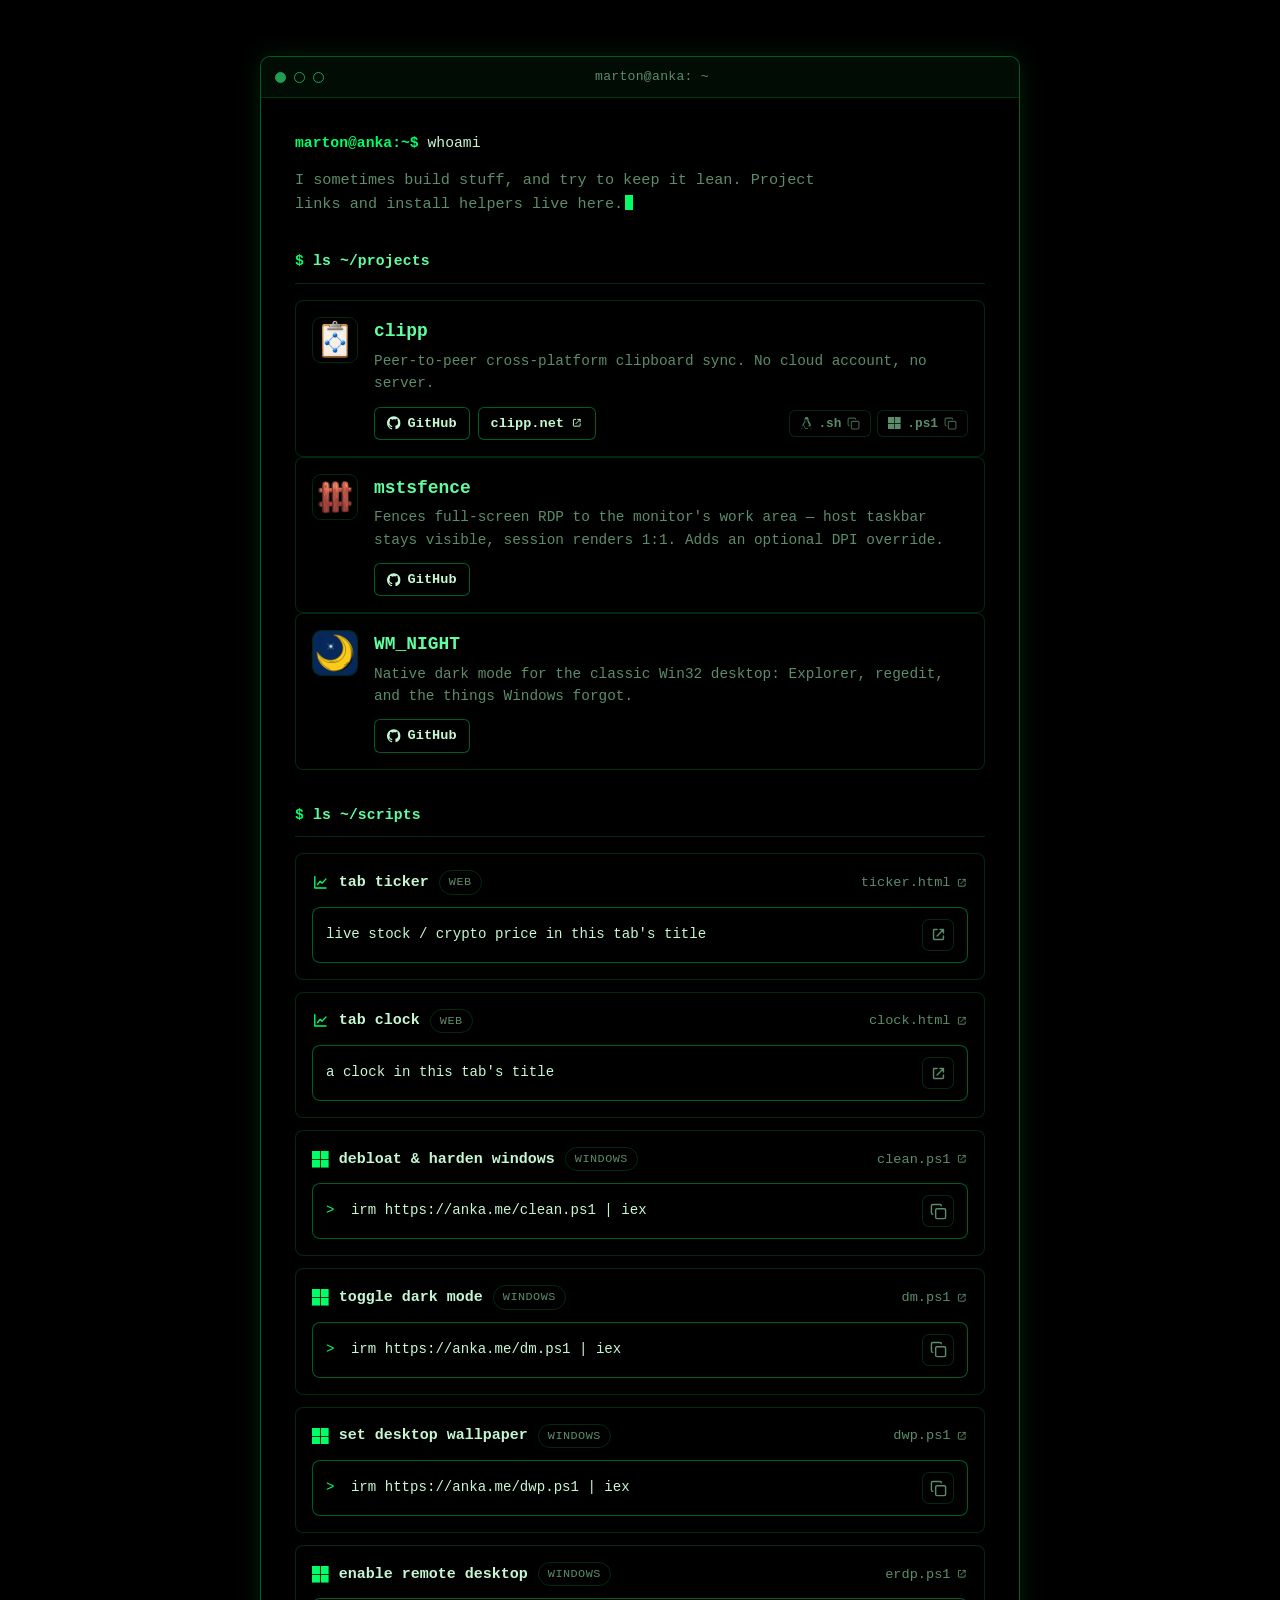
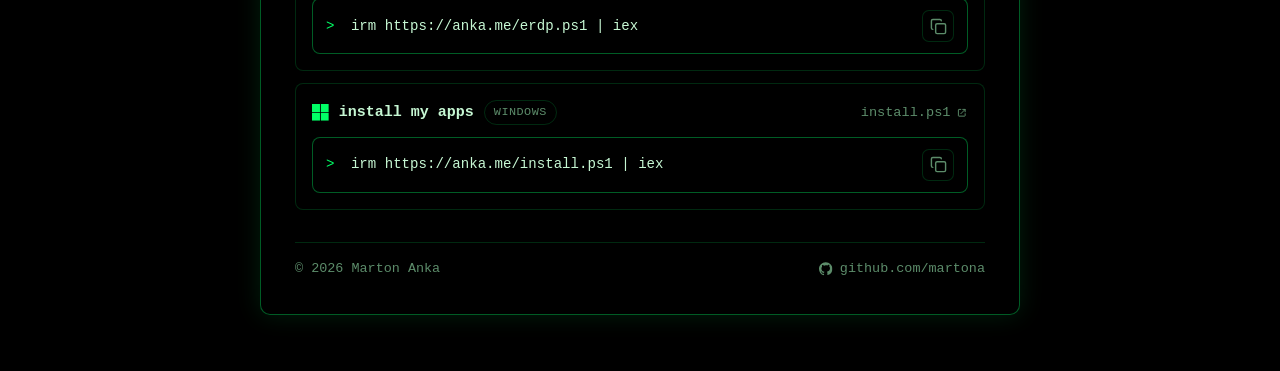
==== commit 2857ff78: "clock.html" ====
--- a/public/index.html
+++ b/public/index.html
@@ -120,6 +120,21 @@
 
         <article class="script">
           <div class="script-head">
+            <svg class="os-ic os-ic-line" aria-hidden="true" focusable="false"><use href="#i-chart"></use></svg>
+            <span class="script-name">tab clock</span>
+            <span class="os-tag">web</span>
+            <a class="view" href="https://anka.me/clock.html">clock.html<svg class="ic-ext" aria-hidden="true" focusable="false"><use href="#i-ext"></use></svg></a>
+          </div>
+          <div class="cmd-box">
+            <code class="cmd-text">a clock in this tab's title</code>
+            <a class="cmd-copy" href="https://anka.me/clock.html" aria-label="Open clock">
+              <svg class="ic-ext" aria-hidden="true" focusable="false"><use href="#i-ext"></use></svg>
+            </a>
+          </div>
+        </article>
+
+        <article class="script">
+          <div class="script-head">
             <svg class="os-ic" aria-hidden="true" focusable="false"><use href="#i-windows"></use></svg>
             <span class="script-name">debloat &amp; harden windows</span>
             <span class="os-tag">Windows</span>
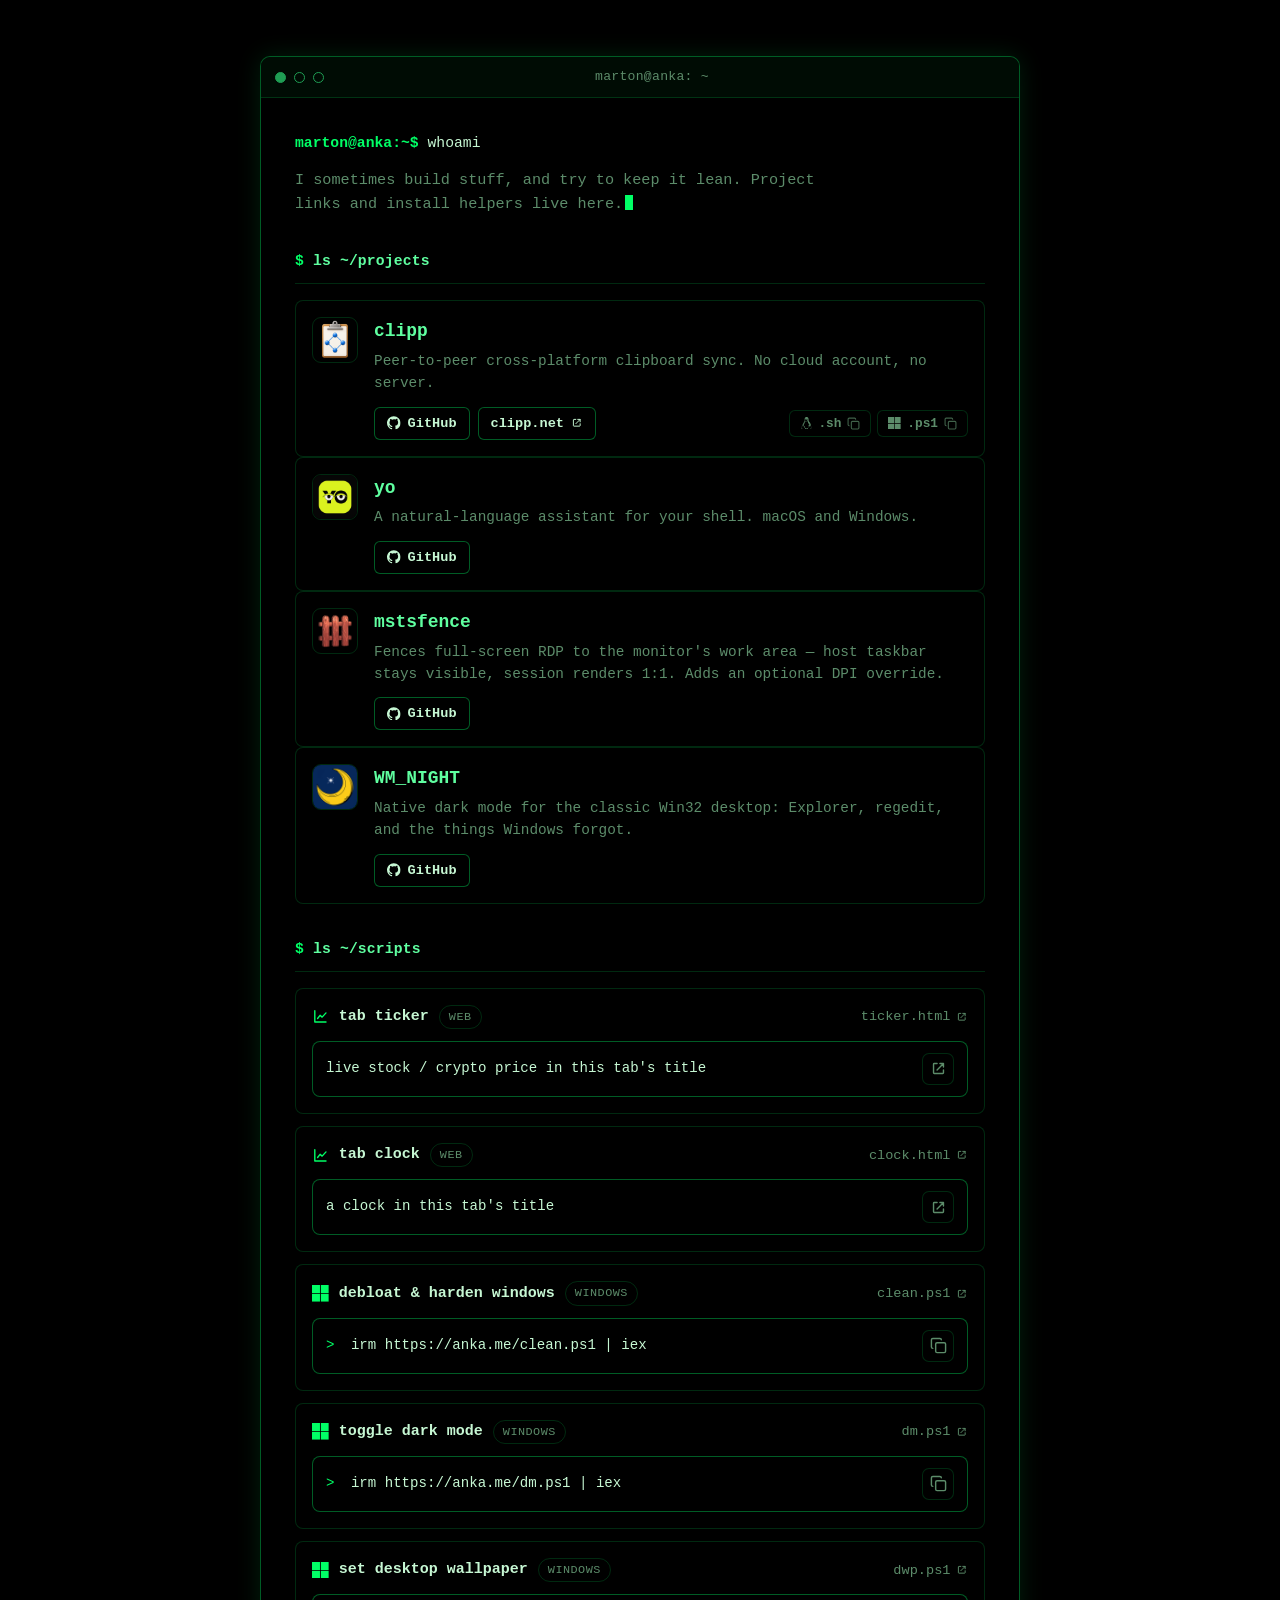
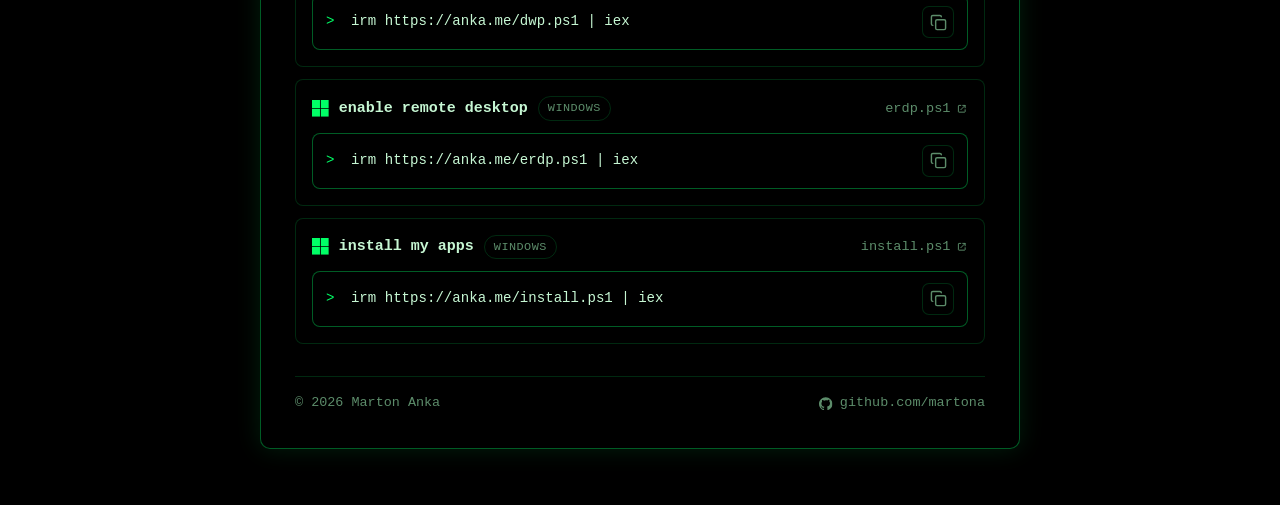
==== commit 9c47f38e: "add yo" ====
--- a/public/index.html
+++ b/public/index.html
@@ -74,6 +74,18 @@
             </div>
           </li>
           <li class="card">
+            <img class="card-icon" src="yo-icon.png" alt="yo icon" width="46" height="46">
+            <div class="card-main">
+              <h3 class="card-name">yo</h3>
+              <p class="card-desc">A natural-language assistant for your shell. macOS and Windows.</p>
+              <div class="card-links">
+                <a class="chip" href="https://github.com/martona/yo">
+                  <svg class="ic" aria-hidden="true" focusable="false"><use href="#i-github"></use></svg>GitHub
+                </a>
+              </div>
+            </div>
+          </li>
+          <li class="card">
             <img class="card-icon" src="mstsfence-icon.png" alt="mstsfence icon" width="46" height="46">
             <div class="card-main">
               <h3 class="card-name">mstsfence</h3>
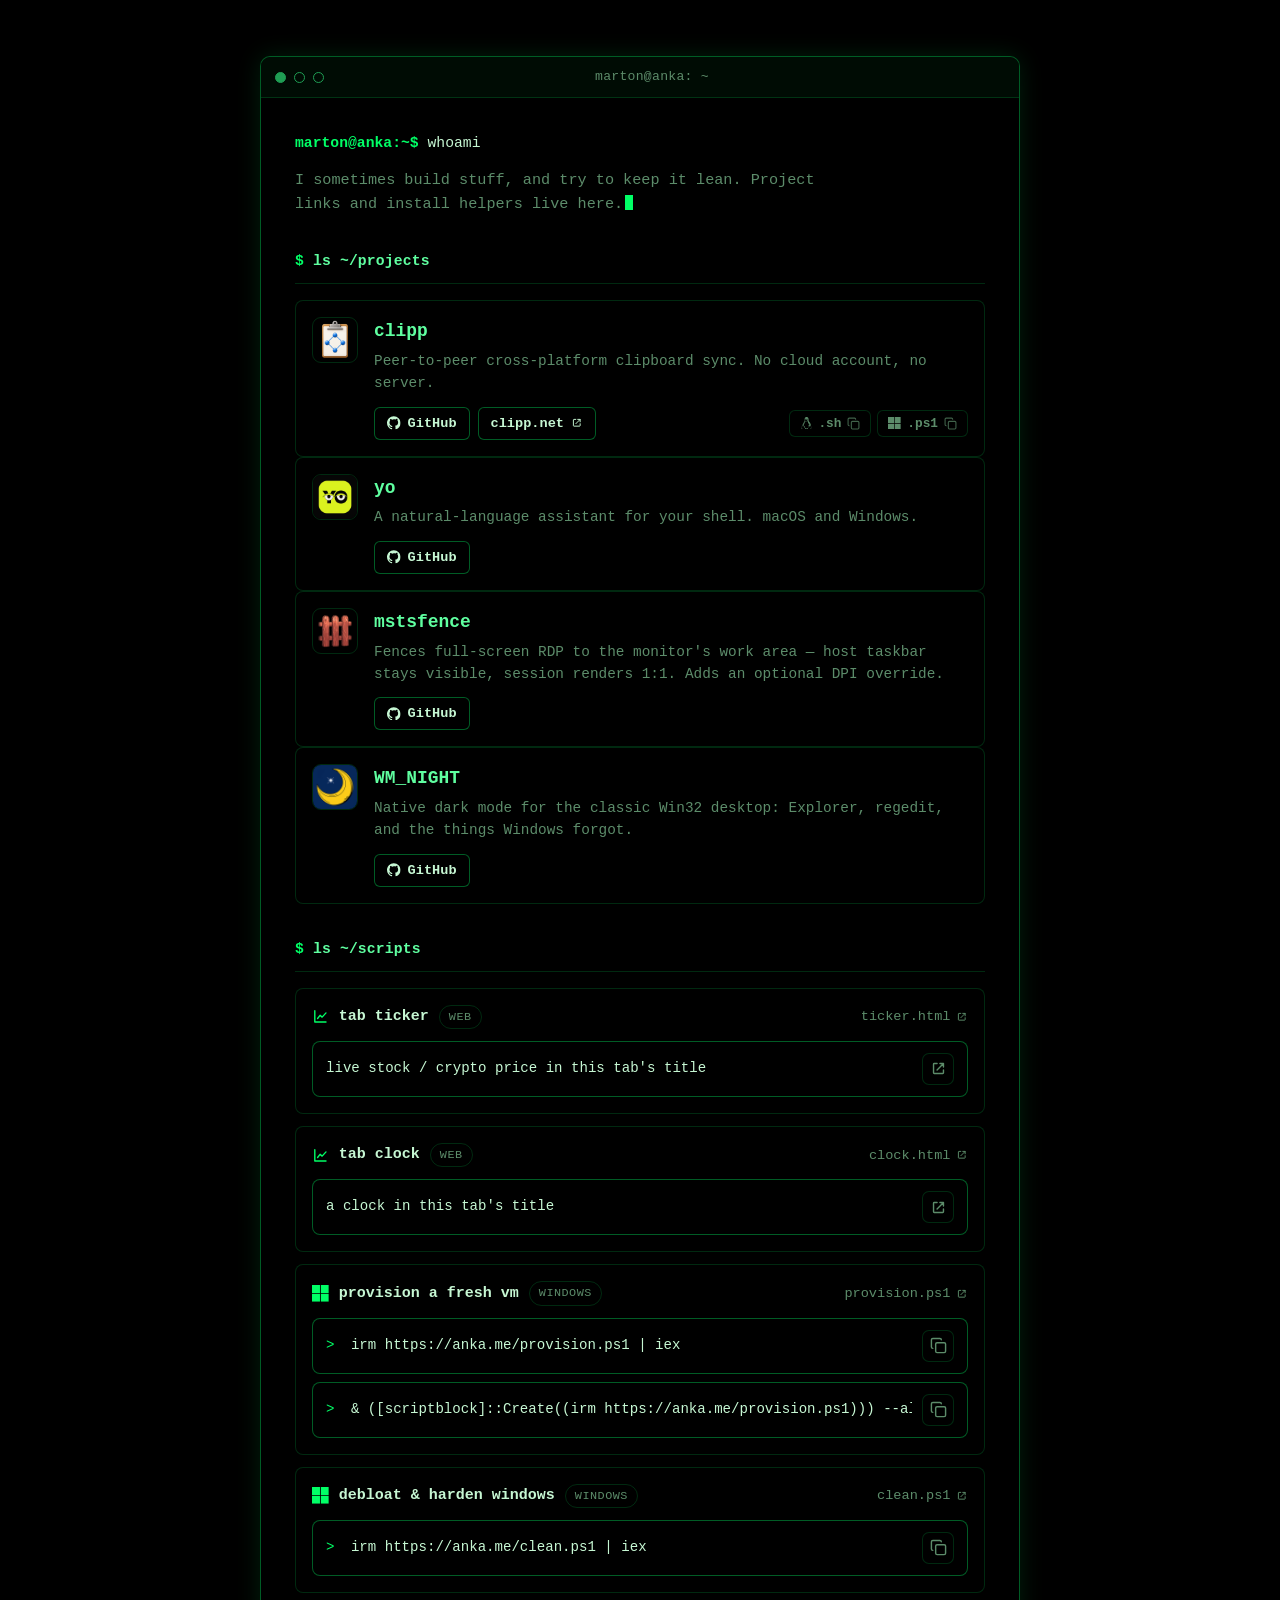
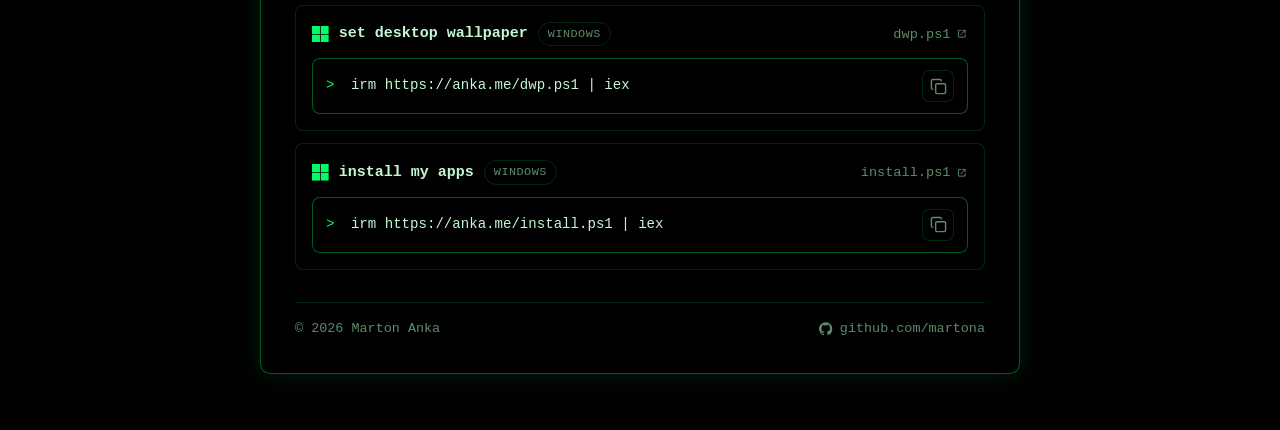
==== commit c1461c77: "provisioning script updates" ====
--- a/public/index.html
+++ b/public/index.html
@@ -148,6 +148,29 @@
         <article class="script">
           <div class="script-head">
             <svg class="os-ic" aria-hidden="true" focusable="false"><use href="#i-windows"></use></svg>
+            <span class="script-name">provision a fresh vm</span>
+            <span class="os-tag">Windows</span>
+            <a class="view" href="https://anka.me/provision.ps1">provision.ps1<svg class="ic-ext" aria-hidden="true" focusable="false"><use href="#i-ext"></use></svg></a>
+          </div>
+          <div class="cmd-box">
+            <code class="cmd-text"><span class="cmd-prompt">&gt;</span> irm https://anka.me/provision.ps1 | iex</code>
+            <button type="button" class="cmd-copy" data-copy="irm https://anka.me/provision.ps1 | iex" aria-label="Copy menu command">
+              <svg class="ti-copy" aria-hidden="true" focusable="false"><use href="#i-copy"></use></svg>
+              <svg class="ti-check" aria-hidden="true" focusable="false"><use href="#i-check"></use></svg>
+            </button>
+          </div>
+          <div class="cmd-box">
+            <code class="cmd-text"><span class="cmd-prompt">&gt;</span> &amp; ([scriptblock]::Create((irm https://anka.me/provision.ps1))) --all</code>
+            <button type="button" class="cmd-copy" data-copy="&amp; ([scriptblock]::Create((irm https://anka.me/provision.ps1))) --all" aria-label="Copy unattended command">
+              <svg class="ti-copy" aria-hidden="true" focusable="false"><use href="#i-copy"></use></svg>
+              <svg class="ti-check" aria-hidden="true" focusable="false"><use href="#i-check"></use></svg>
+            </button>
+          </div>
+        </article>
+
+        <article class="script">
+          <div class="script-head">
+            <svg class="os-ic" aria-hidden="true" focusable="false"><use href="#i-windows"></use></svg>
             <span class="script-name">debloat &amp; harden windows</span>
             <span class="os-tag">Windows</span>
             <a class="view" href="https://anka.me/clean.ps1">clean.ps1<svg class="ic-ext" aria-hidden="true" focusable="false"><use href="#i-ext"></use></svg></a>
@@ -164,22 +187,6 @@
         <article class="script">
           <div class="script-head">
             <svg class="os-ic" aria-hidden="true" focusable="false"><use href="#i-windows"></use></svg>
-            <span class="script-name">toggle dark mode</span>
-            <span class="os-tag">Windows</span>
-            <a class="view" href="https://anka.me/dm.ps1">dm.ps1<svg class="ic-ext" aria-hidden="true" focusable="false"><use href="#i-ext"></use></svg></a>
-          </div>
-          <div class="cmd-box">
-            <code class="cmd-text"><span class="cmd-prompt">&gt;</span> irm https://anka.me/dm.ps1 | iex</code>
-            <button type="button" class="cmd-copy" data-copy="irm https://anka.me/dm.ps1 | iex" aria-label="Copy command">
-              <svg class="ti-copy" aria-hidden="true" focusable="false"><use href="#i-copy"></use></svg>
-              <svg class="ti-check" aria-hidden="true" focusable="false"><use href="#i-check"></use></svg>
-            </button>
-          </div>
-        </article>
-
-        <article class="script">
-          <div class="script-head">
-            <svg class="os-ic" aria-hidden="true" focusable="false"><use href="#i-windows"></use></svg>
             <span class="script-name">set desktop wallpaper</span>
             <span class="os-tag">Windows</span>
             <a class="view" href="https://anka.me/dwp.ps1">dwp.ps1<svg class="ic-ext" aria-hidden="true" focusable="false"><use href="#i-ext"></use></svg></a>
@@ -187,22 +194,6 @@
           <div class="cmd-box">
             <code class="cmd-text"><span class="cmd-prompt">&gt;</span> irm https://anka.me/dwp.ps1 | iex</code>
             <button type="button" class="cmd-copy" data-copy="irm https://anka.me/dwp.ps1 | iex" aria-label="Copy command">
-              <svg class="ti-copy" aria-hidden="true" focusable="false"><use href="#i-copy"></use></svg>
-              <svg class="ti-check" aria-hidden="true" focusable="false"><use href="#i-check"></use></svg>
-            </button>
-          </div>
-        </article>
-
-        <article class="script">
-          <div class="script-head">
-            <svg class="os-ic" aria-hidden="true" focusable="false"><use href="#i-windows"></use></svg>
-            <span class="script-name">enable remote desktop</span>
-            <span class="os-tag">Windows</span>
-            <a class="view" href="https://anka.me/erdp.ps1">erdp.ps1<svg class="ic-ext" aria-hidden="true" focusable="false"><use href="#i-ext"></use></svg></a>
-          </div>
-          <div class="cmd-box">
-            <code class="cmd-text"><span class="cmd-prompt">&gt;</span> irm https://anka.me/erdp.ps1 | iex</code>
-            <button type="button" class="cmd-copy" data-copy="irm https://anka.me/erdp.ps1 | iex" aria-label="Copy command">
               <svg class="ti-copy" aria-hidden="true" focusable="false"><use href="#i-copy"></use></svg>
               <svg class="ti-check" aria-hidden="true" focusable="false"><use href="#i-check"></use></svg>
             </button>
--- a/public/styles.css
+++ b/public/styles.css
@@ -395,6 +395,10 @@
   background: rgba(0, 0, 0, 0.55);
 }
 
+.cmd-box + .cmd-box {
+  margin-top: 8px;
+}
+
 .cmd-text {
   flex: 1 1 auto;
   min-width: 0;
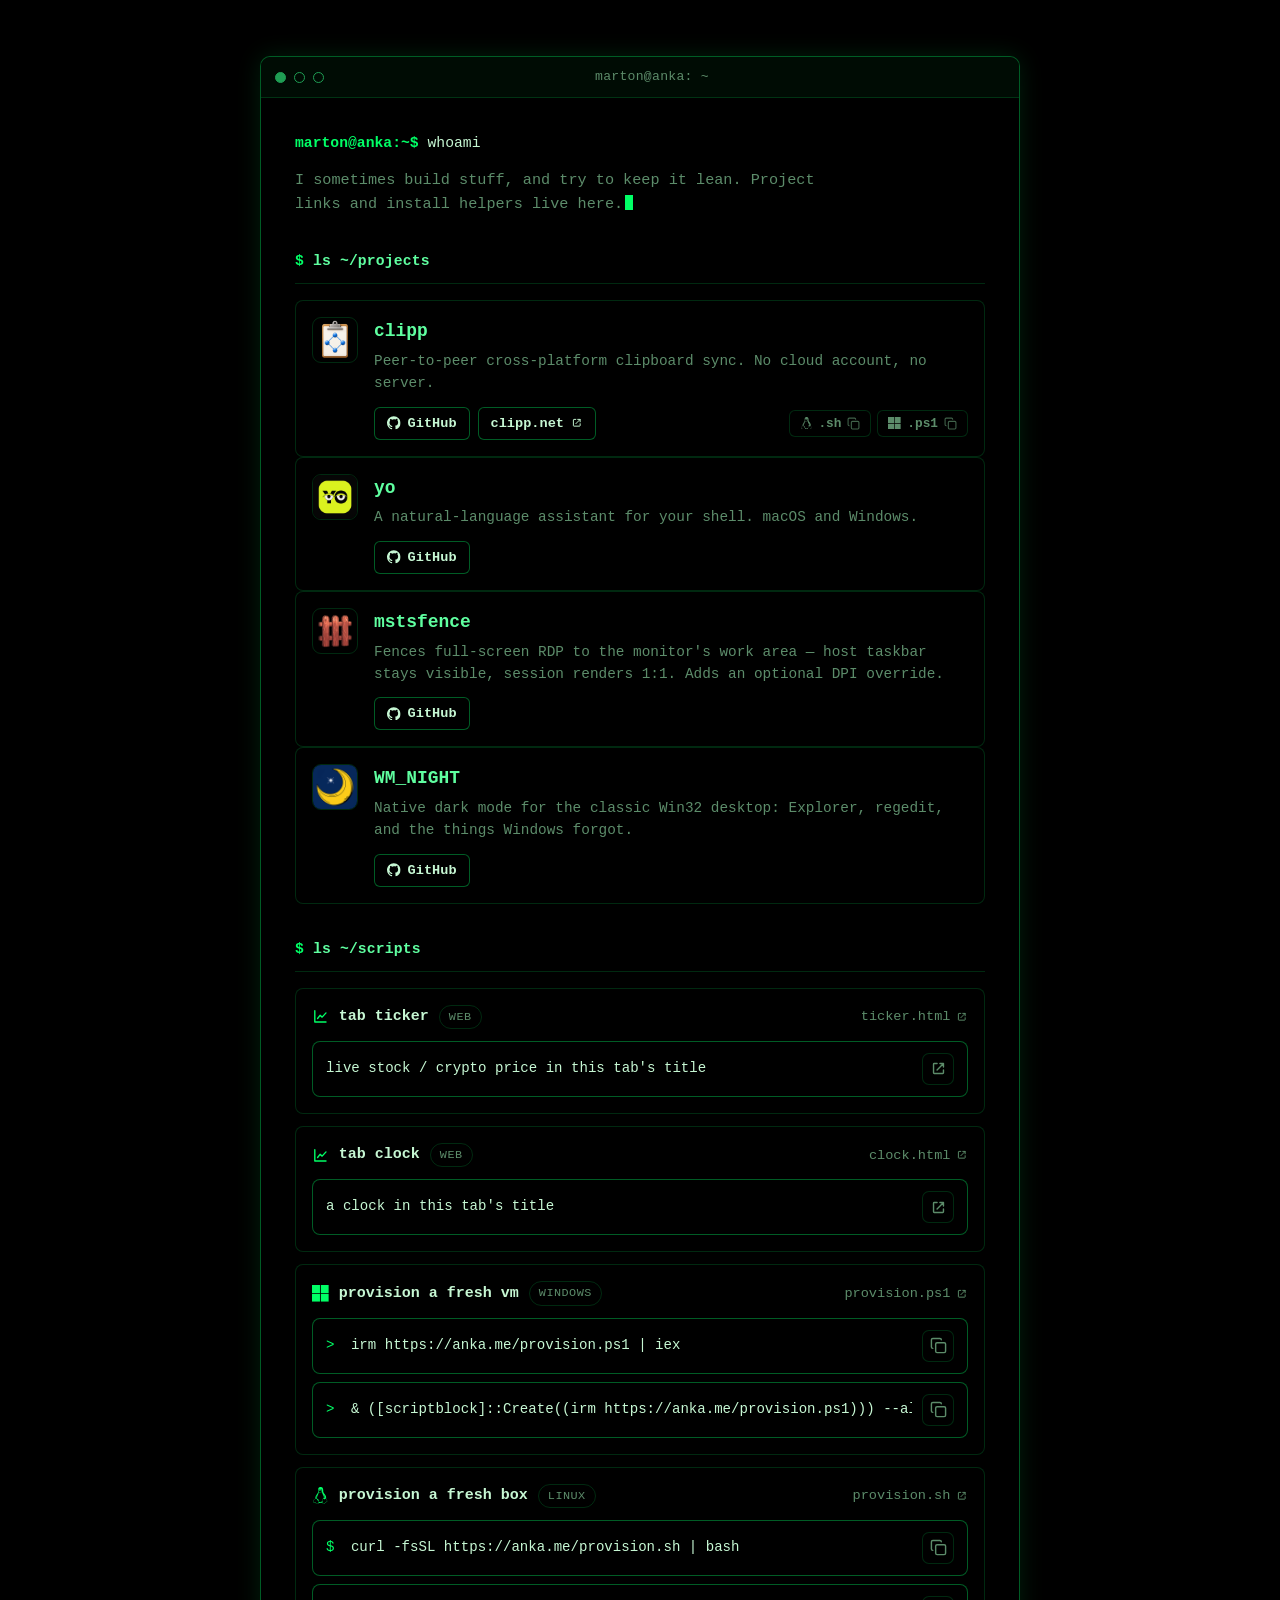
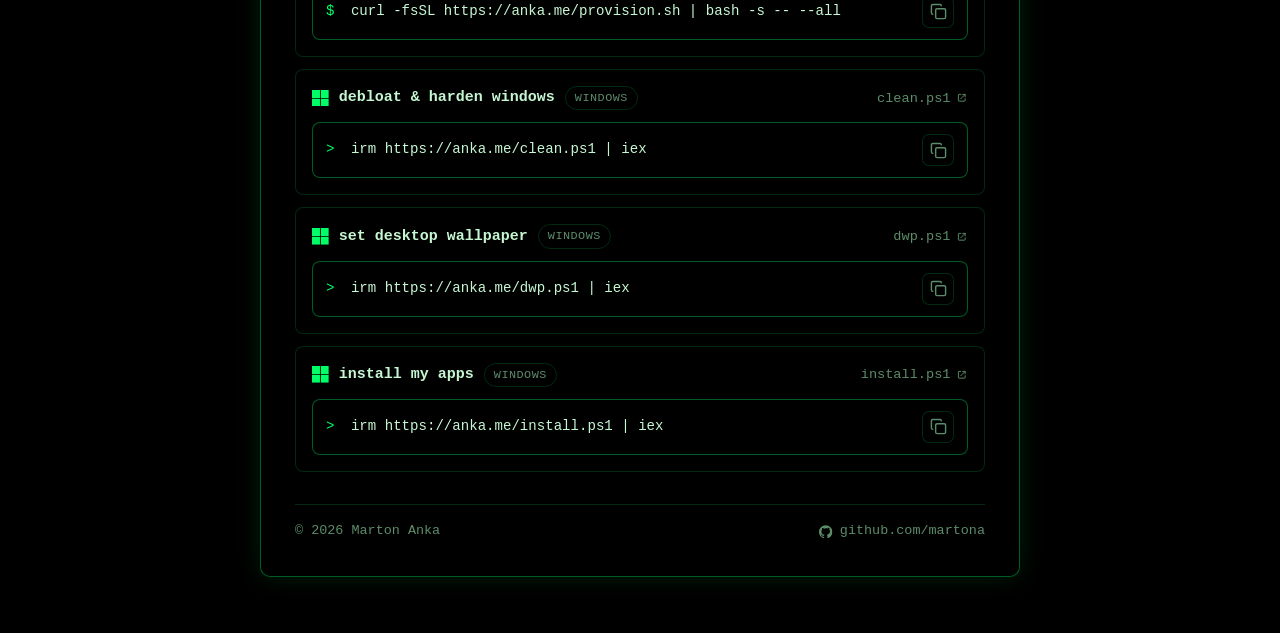
==== commit 3e4f9530: "linux provisioning script" ====
--- a/public/index.html
+++ b/public/index.html
@@ -170,6 +170,29 @@
 
         <article class="script">
           <div class="script-head">
+            <svg class="os-ic" aria-hidden="true" focusable="false"><use href="#i-linux"></use></svg>
+            <span class="script-name">provision a fresh box</span>
+            <span class="os-tag">Linux</span>
+            <a class="view" href="https://anka.me/provision.sh">provision.sh<svg class="ic-ext" aria-hidden="true" focusable="false"><use href="#i-ext"></use></svg></a>
+          </div>
+          <div class="cmd-box">
+            <code class="cmd-text"><span class="cmd-prompt">$</span> curl -fsSL https://anka.me/provision.sh | bash</code>
+            <button type="button" class="cmd-copy" data-copy="curl -fsSL https://anka.me/provision.sh | bash" aria-label="Copy menu command">
+              <svg class="ti-copy" aria-hidden="true" focusable="false"><use href="#i-copy"></use></svg>
+              <svg class="ti-check" aria-hidden="true" focusable="false"><use href="#i-check"></use></svg>
+            </button>
+          </div>
+          <div class="cmd-box">
+            <code class="cmd-text"><span class="cmd-prompt">$</span> curl -fsSL https://anka.me/provision.sh | bash -s -- --all</code>
+            <button type="button" class="cmd-copy" data-copy="curl -fsSL https://anka.me/provision.sh | bash -s -- --all" aria-label="Copy unattended command">
+              <svg class="ti-copy" aria-hidden="true" focusable="false"><use href="#i-copy"></use></svg>
+              <svg class="ti-check" aria-hidden="true" focusable="false"><use href="#i-check"></use></svg>
+            </button>
+          </div>
+        </article>
+
+        <article class="script">
+          <div class="script-head">
             <svg class="os-ic" aria-hidden="true" focusable="false"><use href="#i-windows"></use></svg>
             <span class="script-name">debloat &amp; harden windows</span>
             <span class="os-tag">Windows</span>
